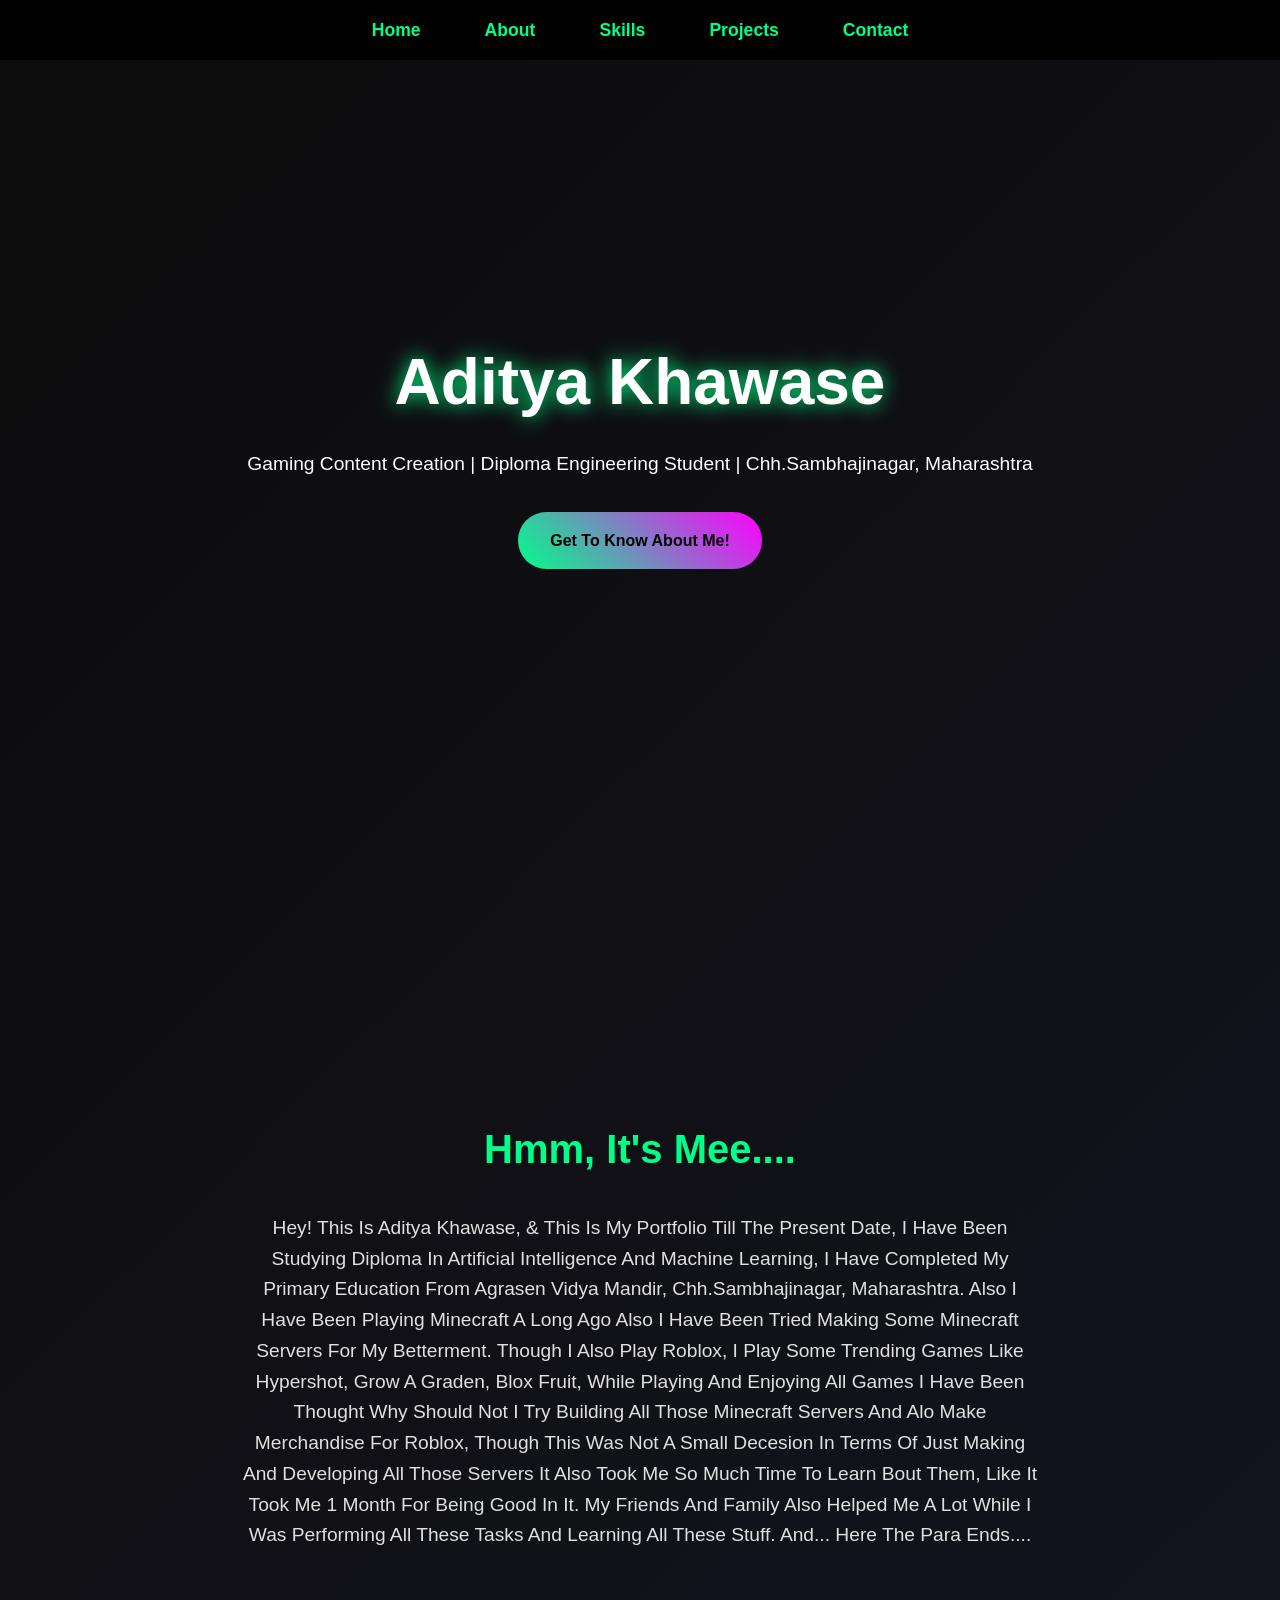
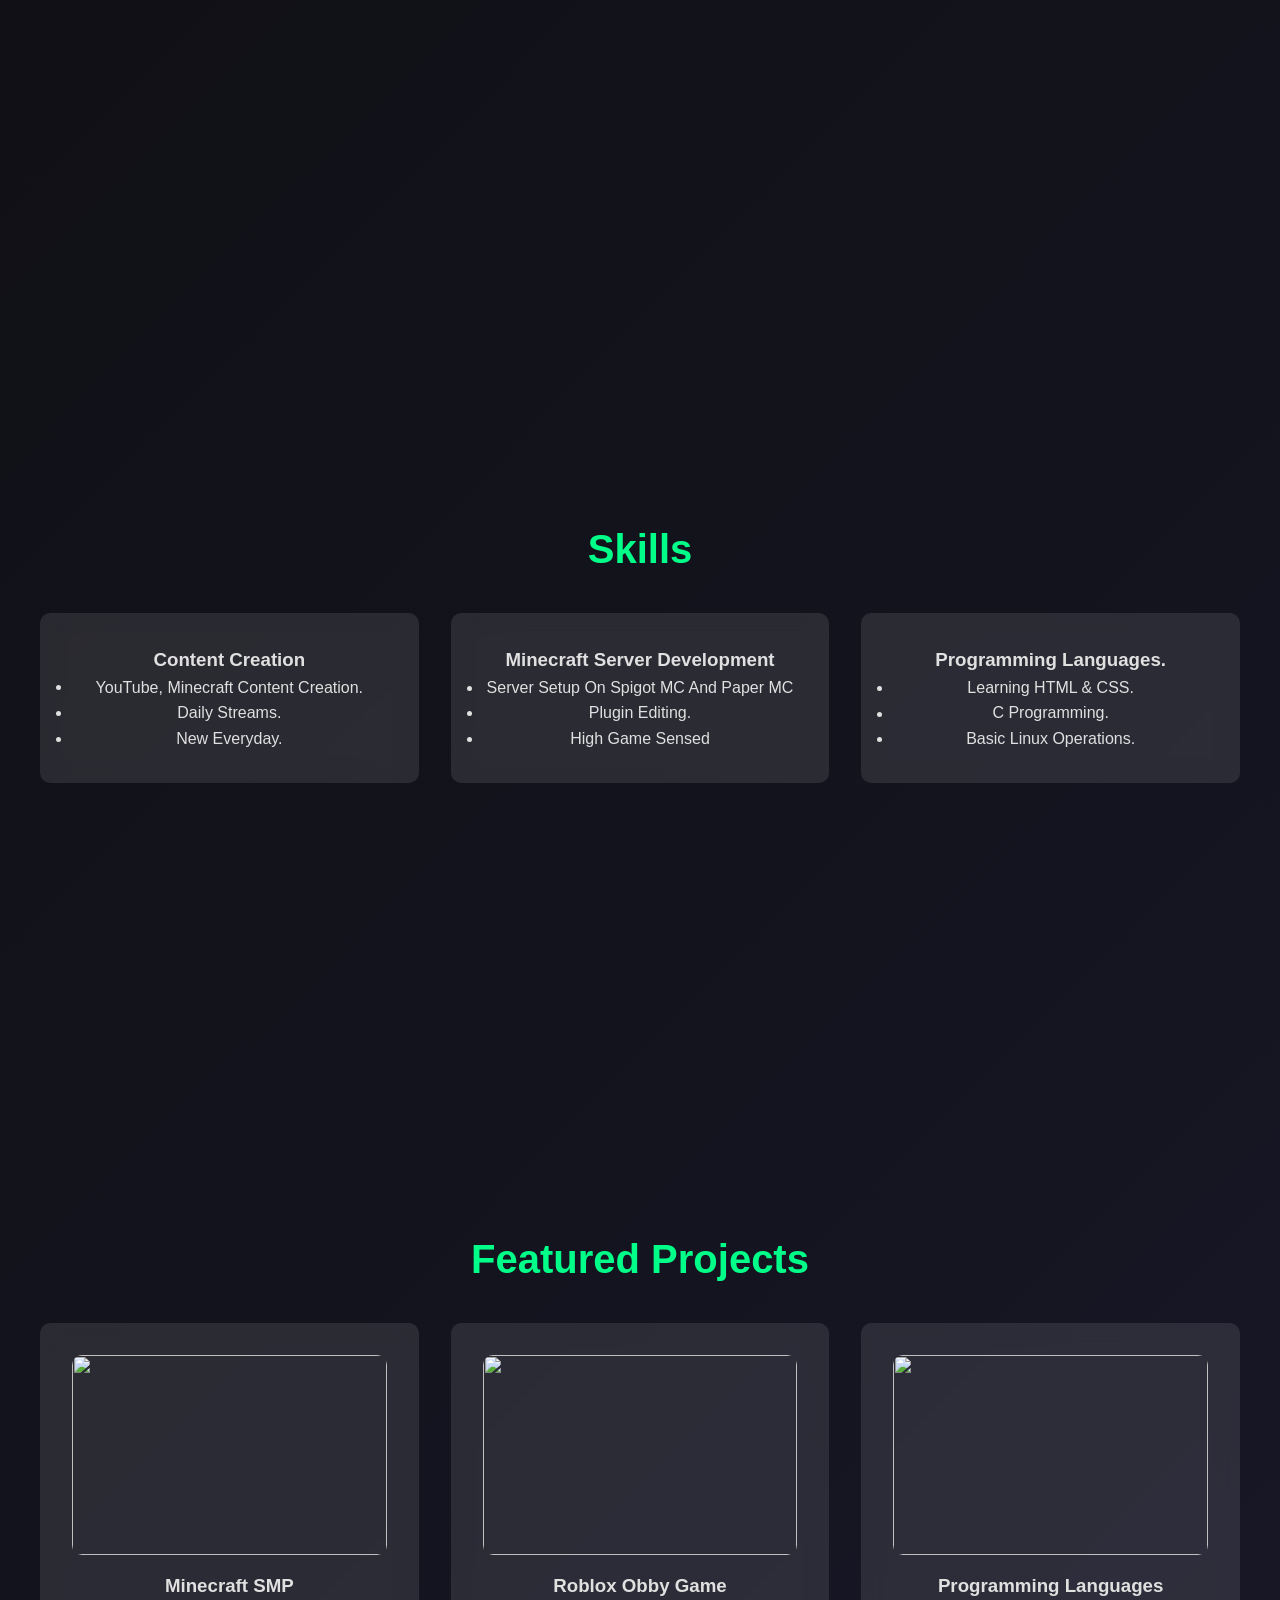
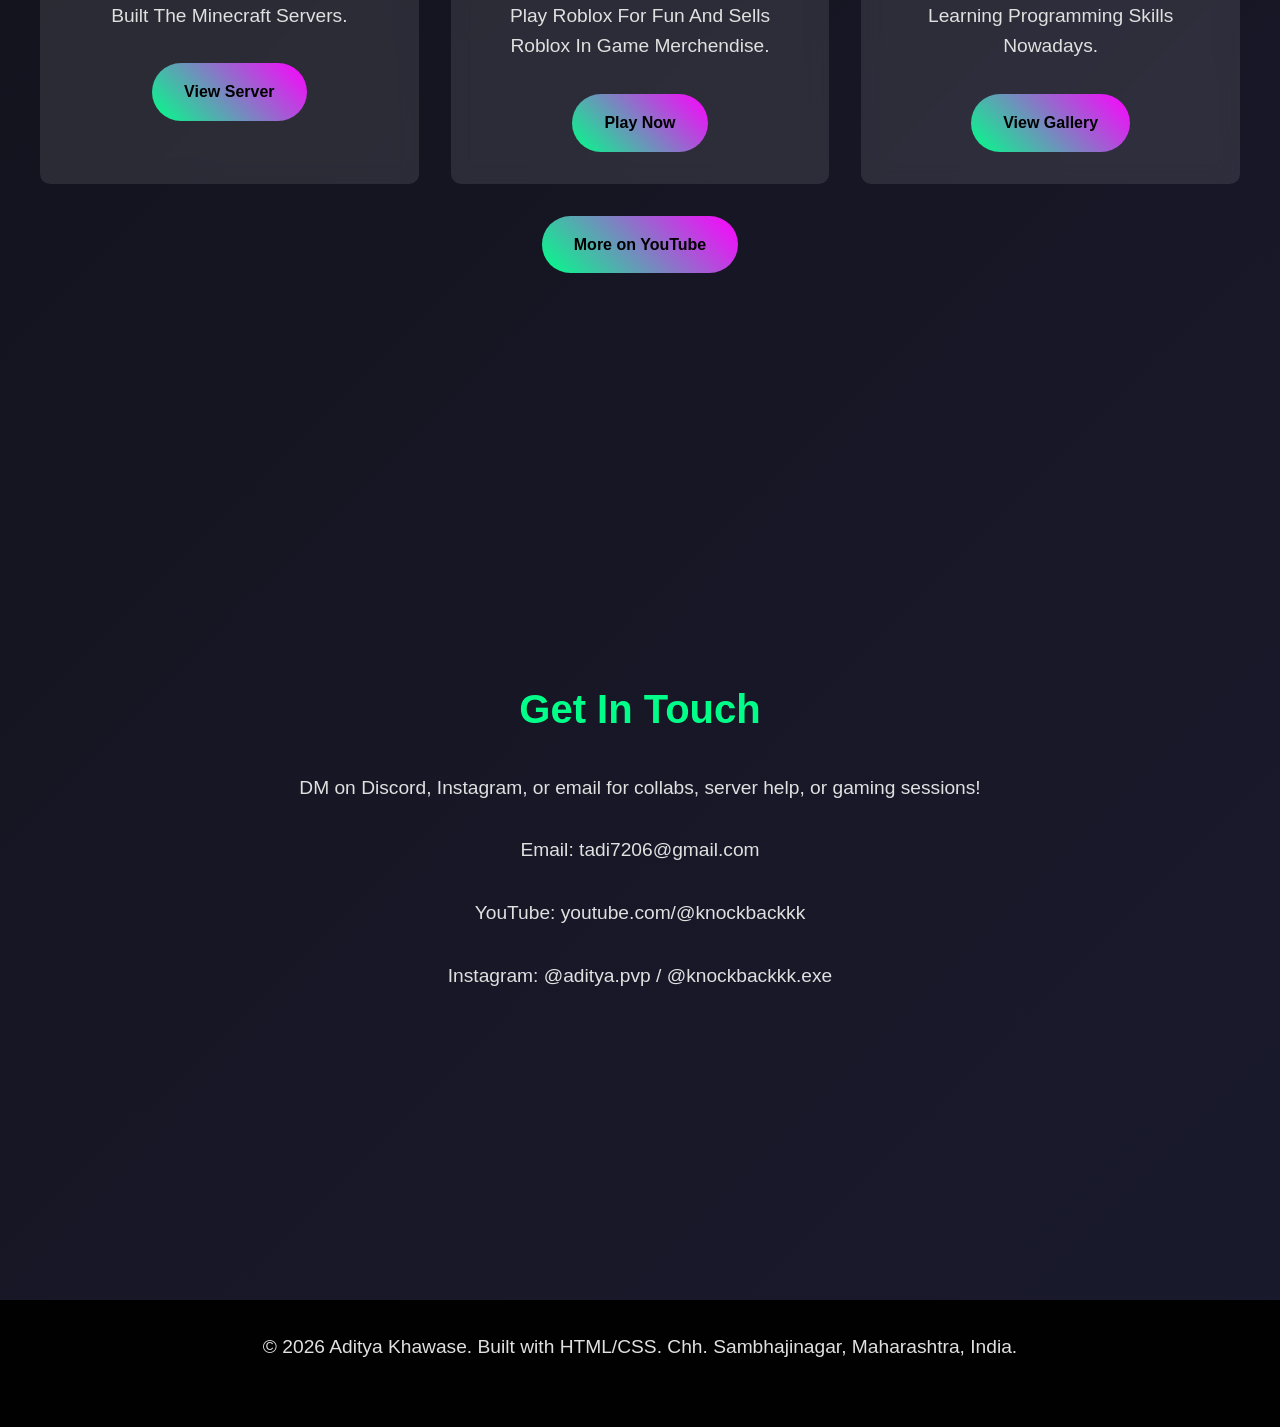
==== index.html @ 81a060d4 "Update index.html" ====
<!DOCTYPE html>
<html lang="en">
<head>
    <meta charset="UTF-8">
    <meta name="viewport" content="width=device-width, initial-scale=1.0">
    <title>adityakhawase.com</title>
    <style>
        * { margin: 0; padding: 0; box-sizing: border-box; }
        body { font-family: 'Arial', sans-serif; line-height: 1.6; color: #e0e0e0; background: linear-gradient(135deg, #0c0c0c, #1a1a2e); scroll-behavior: smooth; }
        nav { position: fixed; top: 0; width: 100%; background: rgba(0,0,0,0.9); z-index: 1000; padding: 1rem 0; }
        nav ul { list-style: none; display: flex; justify-content: center; }
        nav li { margin: 0 2rem; }
        nav a { color: #00ff88; text-decoration: none; font-weight: bold; font-size: 1.1rem; transition: color 0.3s; }
        nav a:hover { color: #ff00ff; }
        section { padding: 5rem 2rem; min-height: 100vh; display: flex; flex-direction: column; justify-content: center; align-items: center; text-align: center; }
        #hero { background: url('https://via.placeholder.com/1920x1080/1a1a2e/00ff88?text=Gaming+Hero') no-repeat center/cover; color: white; }
        h1 { font-size: 4rem; margin-bottom: 1rem; text-shadow: 0 0 20px #00ff88; }
        h2 { font-size: 2.5rem; margin-bottom: 2rem; color: #00ff88; }
        p { font-size: 1.2rem; max-width: 800px; margin: 0 auto 2rem; }
        .skills-grid, .projects-grid { display: grid; grid-template-columns: repeat(auto-fit, minmax(300px, 1fr)); gap: 2rem; width: 100%; max-width: 1200px; }
        .skill-item, .project-item { background: rgba(255,255,255,0.1); padding: 2rem; border-radius: 10px; backdrop-filter: blur(10px); transition: transform 0.3s; }
        .skill-item:hover, .project-item:hover { transform: translateY(-10px); box-shadow: 0 10px 30px rgba(0,255,136,0.3); }
        .project-item img { width: 100%; height: 200px; object-fit: cover; border-radius: 10px; margin-bottom: 1rem; }
        .btn { display: inline-block; padding: 1rem 2rem; background: linear-gradient(45deg, #00ff88, #ff00ff); color: #000; text-decoration: none; border-radius: 50px; font-weight: bold; transition: all 0.3s; }
        .btn:hover { transform: scale(1.05); box-shadow: 0 5px 20px rgba(0,255,136,0.5); }
        footer { background: rgba(0,0,0,0.95); padding: 2rem; text-align: center; }
        @media (max-width: 768px) { h1 { font-size: 2.5rem; } nav li { margin: 0 1rem; } }
    </style>
</head>
<body>
    <nav>
        <ul>
            <li><a href="#hero">Home</a></li>
            <li><a href="#about">About</a></li>
            <li><a href="#skills">Skills</a></li>
            <li><a href="#projects">Projects</a></li>
            <li><a href="#contact">Contact</a></li>
        </ul>
    </nav>

    <section id="hero">
        <h1>Aditya Khawase</h1>
        <p>Gaming Content Creation | Diploma Engineering Student | Chh.Sambhajinagar, Maharashtra</p>
        <a href="#about" class="btn">Get To Know About Me!</a>
    </section>

    <section id="about">
        <h2>Hmm, It's Mee....</h2>
        <p>Hey! This Is Aditya Khawase, & This Is My Portfolio Till The Present Date, I Have Been Studying Diploma In Artificial Intelligence And Machine Learning, I Have Completed My Primary Education From Agrasen Vidya Mandir, Chh.Sambhajinagar, Maharashtra. Also I Have Been Playing Minecraft A Long Ago Also I Have Been Tried Making Some Minecraft Servers For My Betterment. Though I Also Play Roblox, I Play Some Trending Games Like Hypershot, Grow A Graden, Blox Fruit, While Playing And Enjoying All Games I Have Been Thought Why Should Not I Try Building All Those Minecraft Servers And Alo Make Merchandise For Roblox, Though This Was Not A Small Decesion In Terms Of Just Making And Developing All Those Servers It Also Took Me So Much Time To Learn Bout Them, Like It Took Me 1 Month For Being Good In It. My Friends And Family Also Helped Me A Lot While I Was Performing All These Tasks And Learning All These Stuff.
And... Here The Para Ends.... </p>
    </section>

    <section id="skills">
        <h2>Skills</h2>
        <div class="skills-grid">
            <div class="skill-item">
                <h3>Content Creation</h3>
                <ul>
                    <li>YouTube, Minecraft Content Creation.</li>
                    <li>Daily Streams.</li>
                    <li>New Everyday.</li>
                </ul>
            </div>
            <div class="skill-item">
                <h3>Minecraft Server Development</h3>
                <ul>
                    <li>Server Setup On Spigot MC And Paper MC</li>
                    <li>Plugin Editing.</li>
                    <li>High Game Sensed</li>
                </ul>
            </div>
            <div class="skill-item">
                <h3>Programming Languages.</h3>
                <ul>
                    <li>Learning HTML & CSS.</li>
                    <li>C Programming.</li>
                    <li>Basic Linux Operations.</li>
                </ul>
            </div>
        </div>
    </section>

    <section id="projects">
        <h2>Featured Projects</h2>
        <div class="projects-grid">
            <div class="project-item">
                <img src="smp.png">
                <h3>Minecraft SMP</h3>
                <p>Built The Minecraft Servers.</p>
                <a href="mcserverM.html" class="btn">View Server</a>
            </div>
            <div class="project-item">
                <img src="rblx.png">
                <h3>Roblox Obby Game</h3>
                <p>Play Roblox For Fun And Sells Roblox In Game Merchendise.</p>
                <a href="rblxM.html" class="btn">Play Now</a>
            </div>
            <div class="project-item">
                <img src="plg.png">
                <h3>Programming Languages</h3>
                <p>Learning Programming Skills Nowadays.</p>
                <a href="ytM.html" class="btn">View Gallery</a>
            </div>
        </div>
        <a href="https://youtube.com/@knockbackkk" class="btn" style="margin-top: 2rem;">More on YouTube</a>
    </section>

    <section id="contact">
        <h2>Get In Touch</h2>
        <p>DM on Discord, Instagram, or email for collabs, server help, or gaming sessions!</p>
        <p>Email: tadi7206@gmail.com</p> 
        <p>YouTube: youtube.com/@knockbackkk</p>
        <p>Instagram: @aditya.pvp / @knockbackkk.exe</p>
    </section>

    <footer>
        <p>&copy; 2026 Aditya Khawase. Built with HTML/CSS. Chh. Sambhajinagar, Maharashtra, India.</p>
    </footer>
</body>
</html>
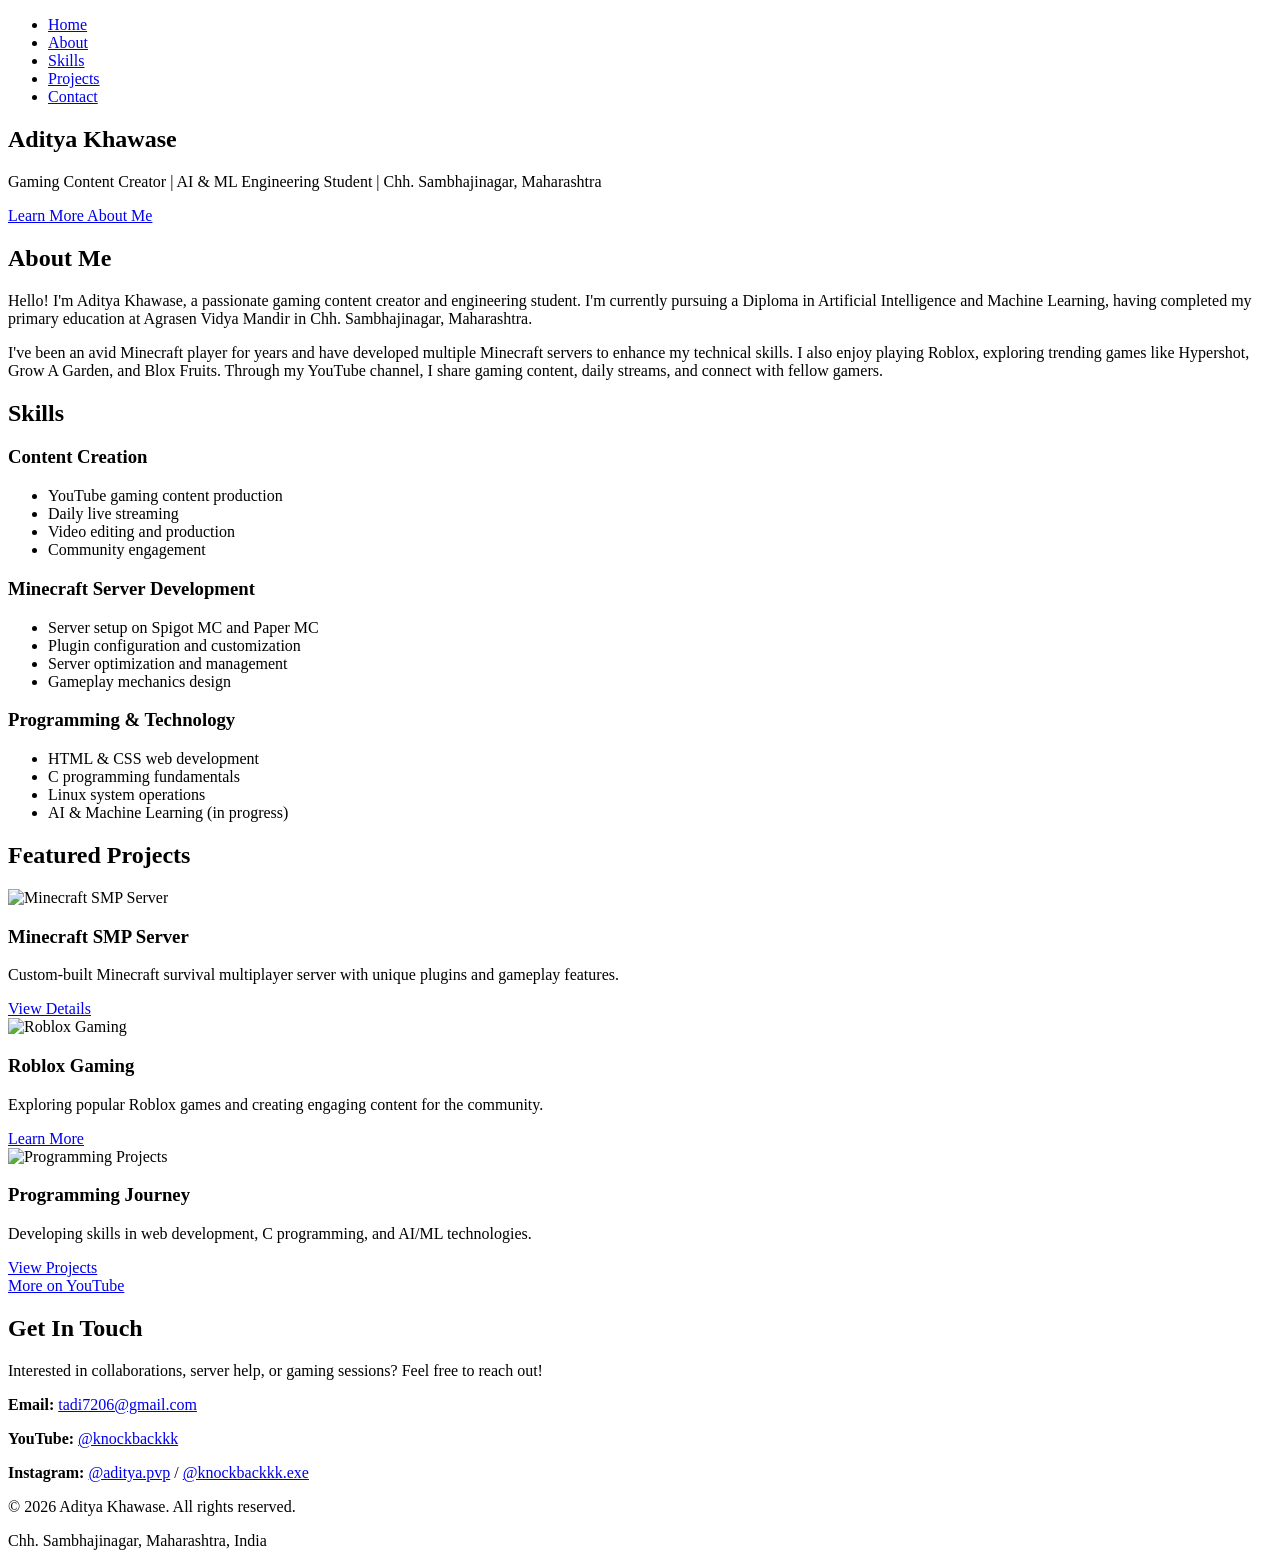
==== commit 091f92a8: "Add files via upload" ====
--- a/index.html
+++ b/index.html
@@ -2,30 +2,19 @@
 <html lang="en">
 <head>
     <meta charset="UTF-8">
-    <meta name="viewport" content="width=device-width, initial-scale=1.0">
-    <title>adityakhawase.com</title>
-    <style>
-        * { margin: 0; padding: 0; box-sizing: border-box; }
-        body { font-family: 'Arial', sans-serif; line-height: 1.6; color: #e0e0e0; background: linear-gradient(135deg, #0c0c0c, #1a1a2e); scroll-behavior: smooth; }
-        nav { position: fixed; top: 0; width: 100%; background: rgba(0,0,0,0.9); z-index: 1000; padding: 1rem 0; }
-        nav ul { list-style: none; display: flex; justify-content: center; }
-        nav li { margin: 0 2rem; }
-        nav a { color: #00ff88; text-decoration: none; font-weight: bold; font-size: 1.1rem; transition: color 0.3s; }
-        nav a:hover { color: #ff00ff; }
-        section { padding: 5rem 2rem; min-height: 100vh; display: flex; flex-direction: column; justify-content: center; align-items: center; text-align: center; }
-        #hero { background: url('https://via.placeholder.com/1920x1080/1a1a2e/00ff88?text=Gaming+Hero') no-repeat center/cover; color: white; }
-        h1 { font-size: 4rem; margin-bottom: 1rem; text-shadow: 0 0 20px #00ff88; }
-        h2 { font-size: 2.5rem; margin-bottom: 2rem; color: #00ff88; }
-        p { font-size: 1.2rem; max-width: 800px; margin: 0 auto 2rem; }
-        .skills-grid, .projects-grid { display: grid; grid-template-columns: repeat(auto-fit, minmax(300px, 1fr)); gap: 2rem; width: 100%; max-width: 1200px; }
-        .skill-item, .project-item { background: rgba(255,255,255,0.1); padding: 2rem; border-radius: 10px; backdrop-filter: blur(10px); transition: transform 0.3s; }
-        .skill-item:hover, .project-item:hover { transform: translateY(-10px); box-shadow: 0 10px 30px rgba(0,255,136,0.3); }
-        .project-item img { width: 100%; height: 200px; object-fit: cover; border-radius: 10px; margin-bottom: 1rem; }
-        .btn { display: inline-block; padding: 1rem 2rem; background: linear-gradient(45deg, #00ff88, #ff00ff); color: #000; text-decoration: none; border-radius: 50px; font-weight: bold; transition: all 0.3s; }
-        .btn:hover { transform: scale(1.05); box-shadow: 0 5px 20px rgba(0,255,136,0.5); }
-        footer { background: rgba(0,0,0,0.95); padding: 2rem; text-align: center; }
-        @media (max-width: 768px) { h1 { font-size: 2.5rem; } nav li { margin: 0 1rem; } }
-    </style>
+    <meta name="viewport" content="width=device-width, initial-scale=1.0, maximum-scale=5.0, user-scalable=yes">
+    <meta name="description" content="Aditya Khawase - Gaming Content Creator, Diploma Engineering Student specializing in AI & ML, Minecraft Server Developer">
+    <meta name="keywords" content="Aditya Khawase, Gaming, Minecraft, Content Creator, AI, Machine Learning, Programming">
+    <meta name="author" content="Aditya Khawase">
+    <meta name="theme-color" content="#00ff88">
+    <meta name="apple-mobile-web-app-capable" content="yes">
+    <meta name="apple-mobile-web-app-status-bar-style" content="black-translucent">
+    <title>Aditya Khawase | Gaming Content Creator & Developer</title>
+    <link rel="preconnect" href="https://fonts.googleapis.com">
+    <link rel="preconnect" href="https://fonts.gstatic.com" crossorigin>
+    <link href="https://fonts.googleapis.com/css2?family=Playfair+Display:ital,wght@1,700;1,800&family=Poppins:wght@400;600&display=swap" rel="stylesheet">
+    <link rel="stylesheet" href="css/styles.css">
+    <script src="js/main.js" defer></script>
 </head>
 <body>
     <nav>
@@ -39,15 +28,31 @@
     </nav>
 
     <section id="hero">
+        <div class="hero-slider">
+            <div class="hero-slide"></div>
+            <div class="hero-slide"></div>
+            <div class="hero-slide"></div>
+            <div class="hero-slide"></div>
+            <div class="hero-slide"></div>
+            <div class="hero-slide"></div>
+            <div class="hero-slide"></div>
+            <div class="hero-slide"></div>
+            <div class="hero-slide"></div>
+            <div class="hero-slide"></div>
+            <div class="hero-slide"></div>
+            <div class="hero-slide"></div>
+            <div class="hero-slide"></div>
+            <div class="hero-slide"></div>
+        </div>
         <h1>Aditya Khawase</h1>
-        <p>Gaming Content Creation | Diploma Engineering Student | Chh.Sambhajinagar, Maharashtra</p>
-        <a href="#about" class="btn">Get To Know About Me!</a>
+        <p>Gaming Content Creator | AI & ML Engineering Student | Chh. Sambhajinagar, Maharashtra</p>
+        <a href="#about" class="btn">Learn More About Me</a>
     </section>
 
     <section id="about">
-        <h2>Hmm, It's Mee....</h2>
-        <p>Hey! This Is Aditya Khawase, & This Is My Portfolio Till The Present Date, I Have Been Studying Diploma In Artificial Intelligence And Machine Learning, I Have Completed My Primary Education From Agrasen Vidya Mandir, Chh.Sambhajinagar, Maharashtra. Also I Have Been Playing Minecraft A Long Ago Also I Have Been Tried Making Some Minecraft Servers For My Betterment. Though I Also Play Roblox, I Play Some Trending Games Like Hypershot, Grow A Graden, Blox Fruit, While Playing And Enjoying All Games I Have Been Thought Why Should Not I Try Building All Those Minecraft Servers And Alo Make Merchandise For Roblox, Though This Was Not A Small Decesion In Terms Of Just Making And Developing All Those Servers It Also Took Me So Much Time To Learn Bout Them, Like It Took Me 1 Month For Being Good In It. My Friends And Family Also Helped Me A Lot While I Was Performing All These Tasks And Learning All These Stuff.
-And... Here The Para Ends.... </p>
+        <h2>About Me</h2>
+        <p>Hello! I'm Aditya Khawase, a passionate gaming content creator and engineering student. I'm currently pursuing a Diploma in Artificial Intelligence and Machine Learning, having completed my primary education at Agrasen Vidya Mandir in Chh. Sambhajinagar, Maharashtra.</p>
+        <p>I've been an avid Minecraft player for years and have developed multiple Minecraft servers to enhance my technical skills. I also enjoy playing Roblox, exploring trending games like Hypershot, Grow A Garden, and Blox Fruits. Through my YouTube channel, I share gaming content, daily streams, and connect with fellow gamers.</p>
     </section>
 
     <section id="skills">
@@ -56,27 +61,30 @@
             <div class="skill-item">
                 <h3>Content Creation</h3>
                 <ul>
-                    <li>YouTube, Minecraft Content Creation.</li>
-                    <li>Daily Streams.</li>
-                    <li>New Everyday.</li>
+                    <li>YouTube gaming content production</li>
+                    <li>Daily live streaming</li>
+                    <li>Video editing and production</li>
+                    <li>Community engagement</li>
                 </ul>
             </div>
             <div class="skill-item">
                 <h3>Minecraft Server Development</h3>
                 <ul>
-                    <li>Server Setup On Spigot MC And Paper MC</li>
-                    <li>Plugin Editing.</li>
-                    <li>High Game Sensed</li>
+                    <li>Server setup on Spigot MC and Paper MC</li>
+                    <li>Plugin configuration and customization</li>
+                    <li>Server optimization and management</li>
+                    <li>Gameplay mechanics design</li>
                 </ul>
             </div>
             <div class="skill-item">
-                <h3>Programming Languages.</h3>
+                <h3>Programming & Technology</h3>
                 <ul>
-                    <li>Learning HTML & CSS.</li>
-                    <li>C Programming.</li>
-                    <li>Basic Linux Operations.</li>
+                    <li>HTML & CSS web development</li>
+                    <li>C programming fundamentals</li>
+                    <li>Linux system operations</li>
+                    <li>AI & Machine Learning (in progress)</li>
                 </ul>
-            </div>
+            </div>  
         </div>
     </section>
 
@@ -84,22 +92,22 @@
         <h2>Featured Projects</h2>
         <div class="projects-grid">
             <div class="project-item">
-                <img src="smp.png">
-                <h3>Minecraft SMP</h3>
-                <p>Built The Minecraft Servers.</p>
-                <a href="mcserverM.html" class="btn">View Server</a>
+                <img src="assets/images/smp.png" alt="Minecraft SMP Server">
+                <h3>Minecraft SMP Server</h3>
+                <p>Custom-built Minecraft survival multiplayer server with unique plugins and gameplay features.</p>
+                <a href="mcserverM.html" class="btn">View Details</a>
             </div>
             <div class="project-item">
-                <img src="rblx.png">
-                <h3>Roblox Obby Game</h3>
-                <p>Play Roblox For Fun And Sells Roblox In Game Merchendise.</p>
-                <a href="rblxM.html" class="btn">Play Now</a>
+                <img src="assets/images/rblx.png" alt="Roblox Gaming">
+                <h3>Roblox Gaming</h3>
+                <p>Exploring popular Roblox games and creating engaging content for the community.</p>
+                <a href="rblxM.html" class="btn">Learn More</a>
             </div>
             <div class="project-item">
-                <img src="plg.png">
-                <h3>Programming Languages</h3>
-                <p>Learning Programming Skills Nowadays.</p>
-                <a href="ytM.html" class="btn">View Gallery</a>
+                <img src="assets/images/plg.png" alt="Programming Projects">
+                <h3>Programming Journey</h3>
+                <p>Developing skills in web development, C programming, and AI/ML technologies.</p>
+                <a href="ytM.html" class="btn">View Projects</a>
             </div>
         </div>
         <a href="https://youtube.com/@knockbackkk" class="btn" style="margin-top: 2rem;">More on YouTube</a>
@@ -107,14 +115,17 @@
 
     <section id="contact">
         <h2>Get In Touch</h2>
-        <p>DM on Discord, Instagram, or email for collabs, server help, or gaming sessions!</p>
-        <p>Email: tadi7206@gmail.com</p> 
-        <p>YouTube: youtube.com/@knockbackkk</p>
-        <p>Instagram: @aditya.pvp / @knockbackkk.exe</p>
+        <p>Interested in collaborations, server help, or gaming sessions? Feel free to reach out!</p>
+        <div class="contact-info">
+            <p><strong>Email:</strong> <a href="mailto:tadi7206@gmail.com" class="contact-link">tadi7206@gmail.com</a></p>
+            <p><strong>YouTube:</strong> <a href="https://youtube.com/@knockbackkk" target="_blank" rel="noopener noreferrer" class="contact-link">@knockbackkk</a></p>
+            <p><strong>Instagram:</strong> <a href="https://instagram.com/aditya.pvp" target="_blank" rel="noopener noreferrer" class="contact-link">@aditya.pvp</a> / <a href="https://instagram.com/knockbackkk.exe" target="_blank" rel="noopener noreferrer" class="contact-link">@knockbackkk.exe</a></p>
+        </div>
     </section>
 
     <footer>
-        <p>&copy; 2026 Aditya Khawase. Built with HTML/CSS. Chh. Sambhajinagar, Maharashtra, India.</p>
+        <p>&copy; 2026 Aditya Khawase. All rights reserved.</p>
+        <p>Chh. Sambhajinagar, Maharashtra, India</p>
     </footer>
 </body>
 </html>
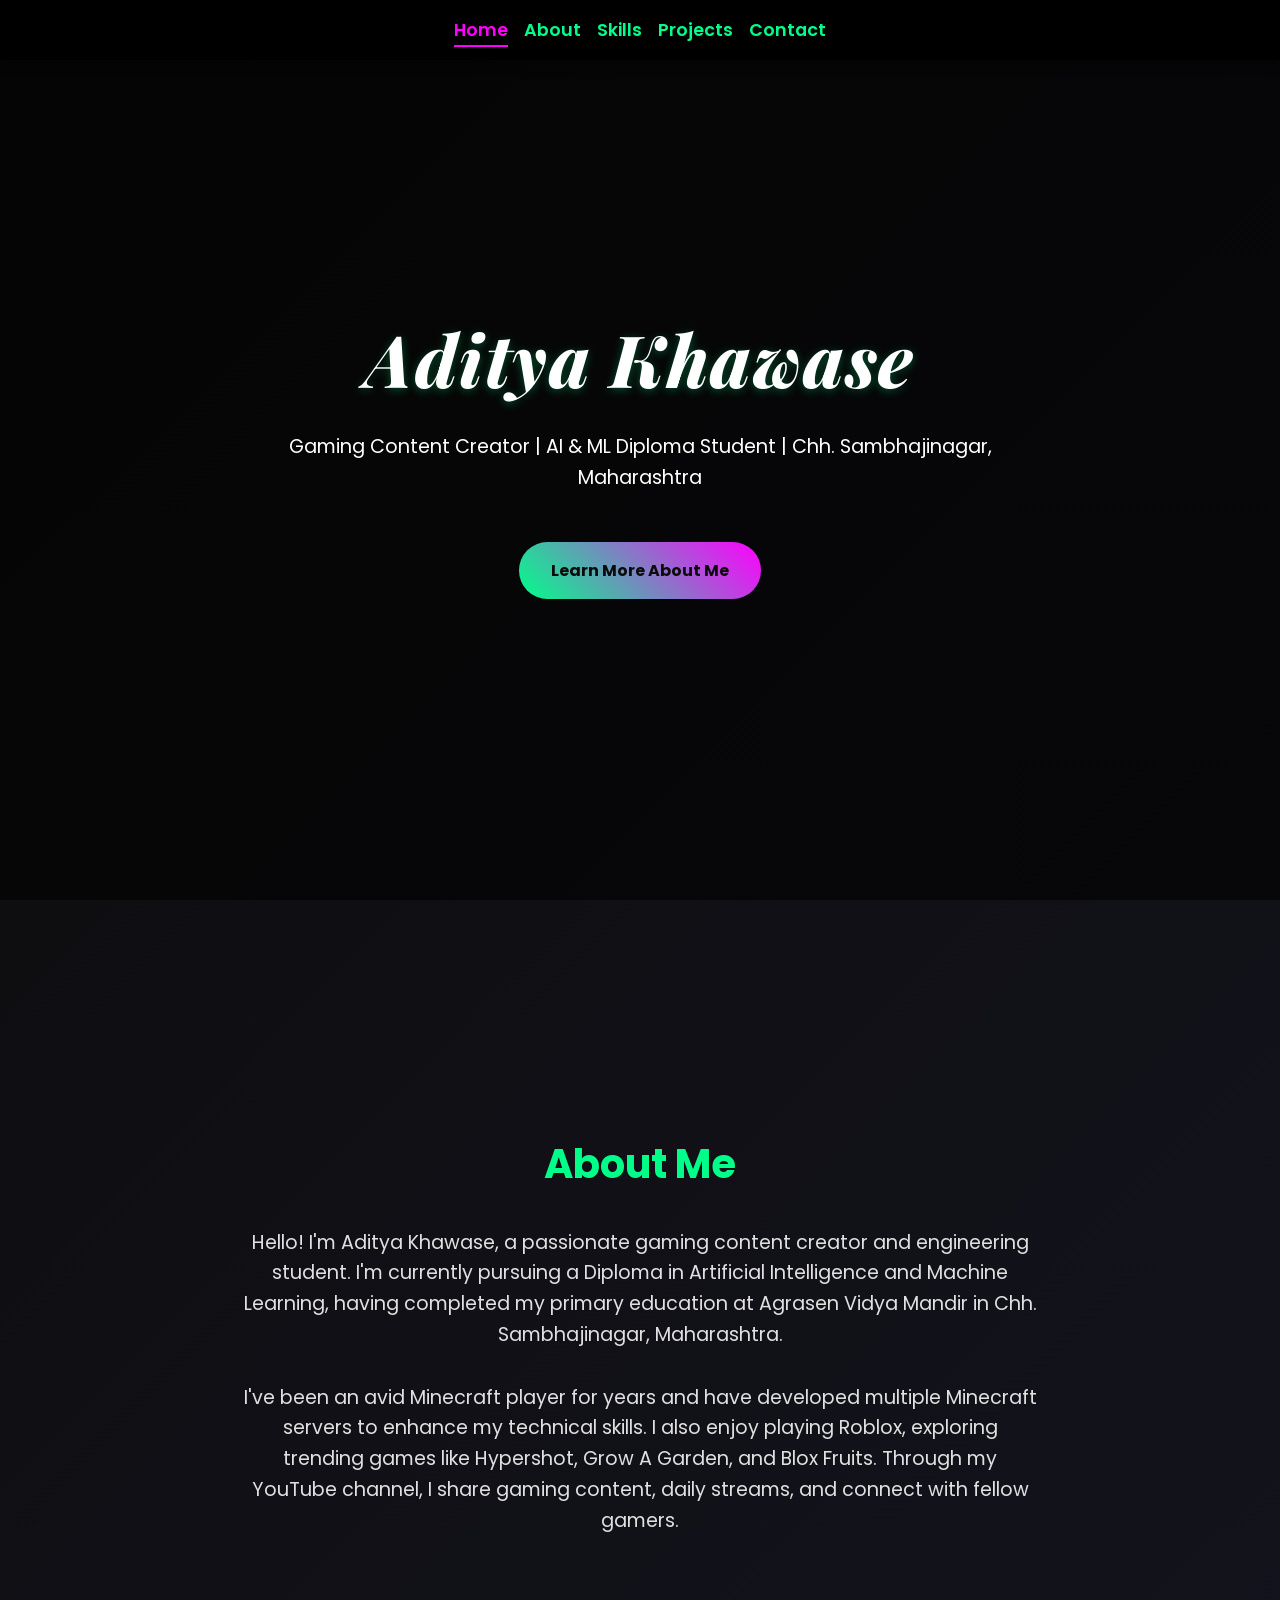
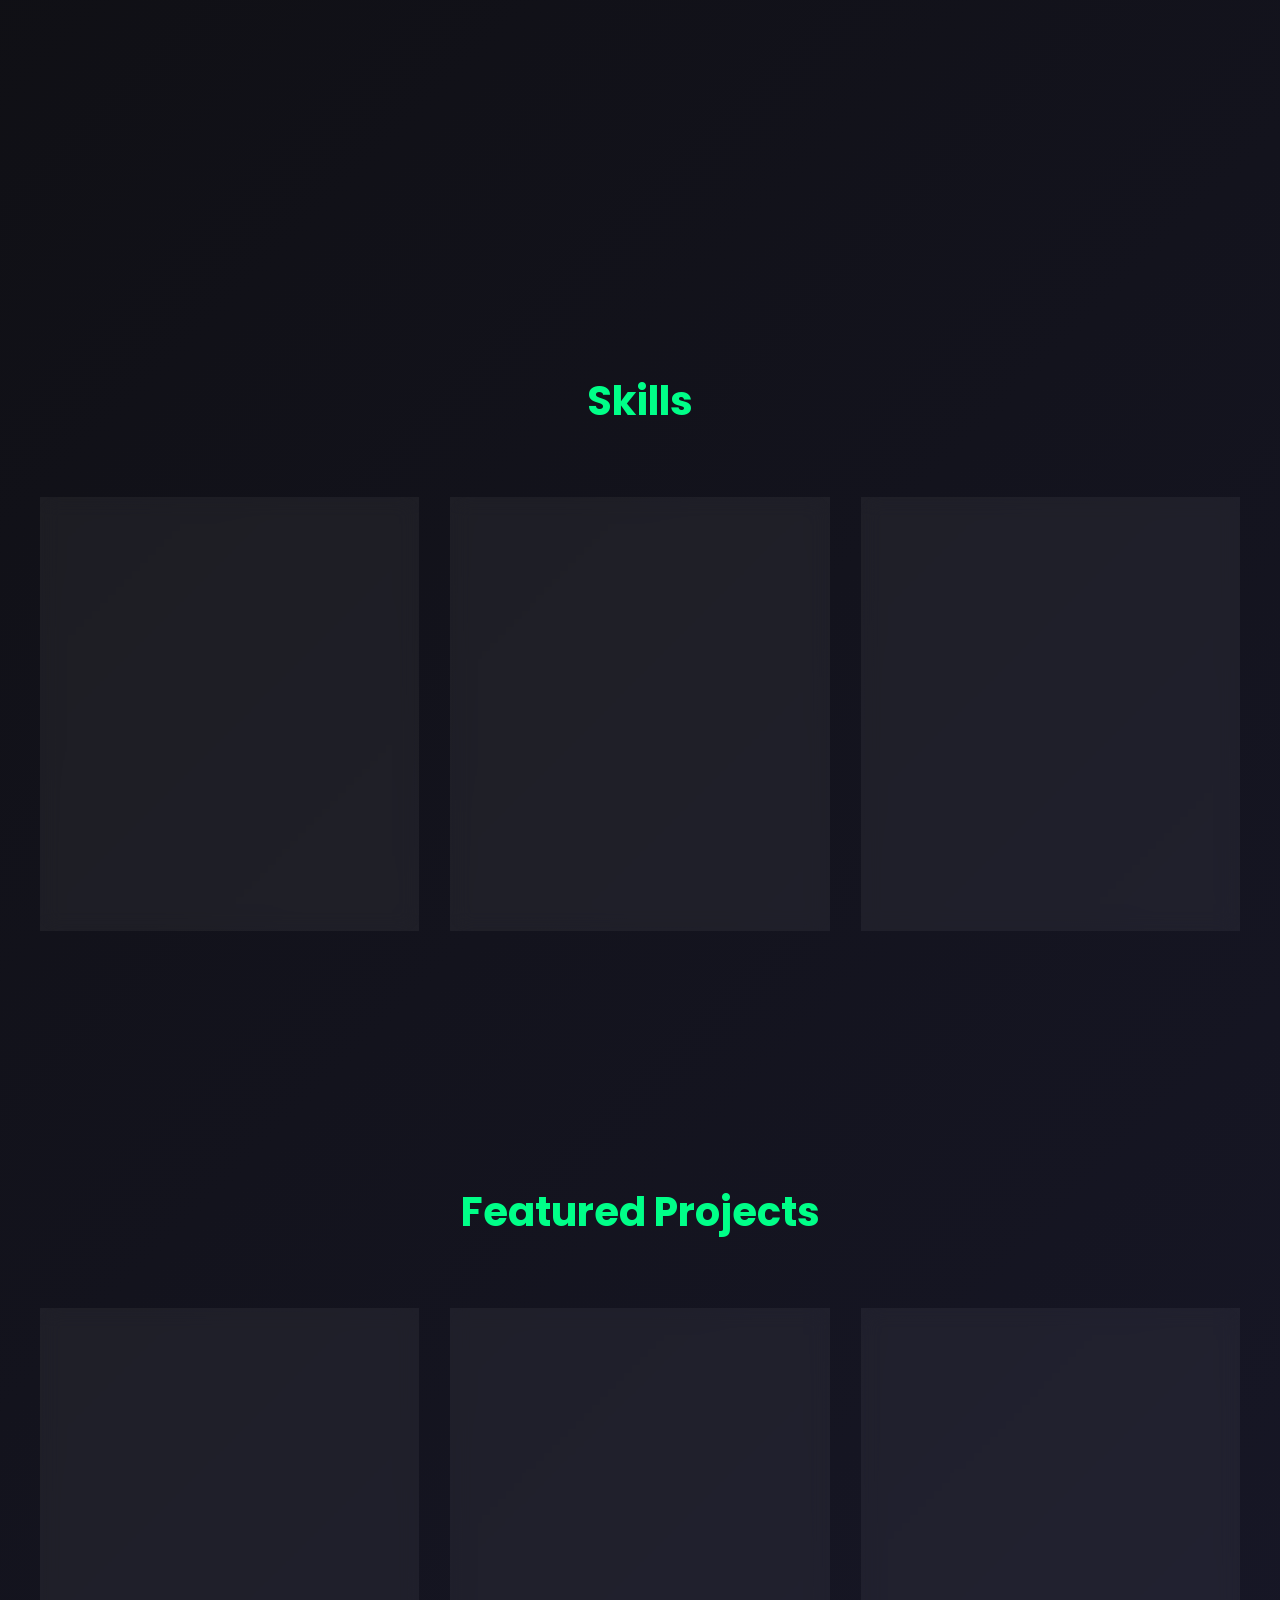
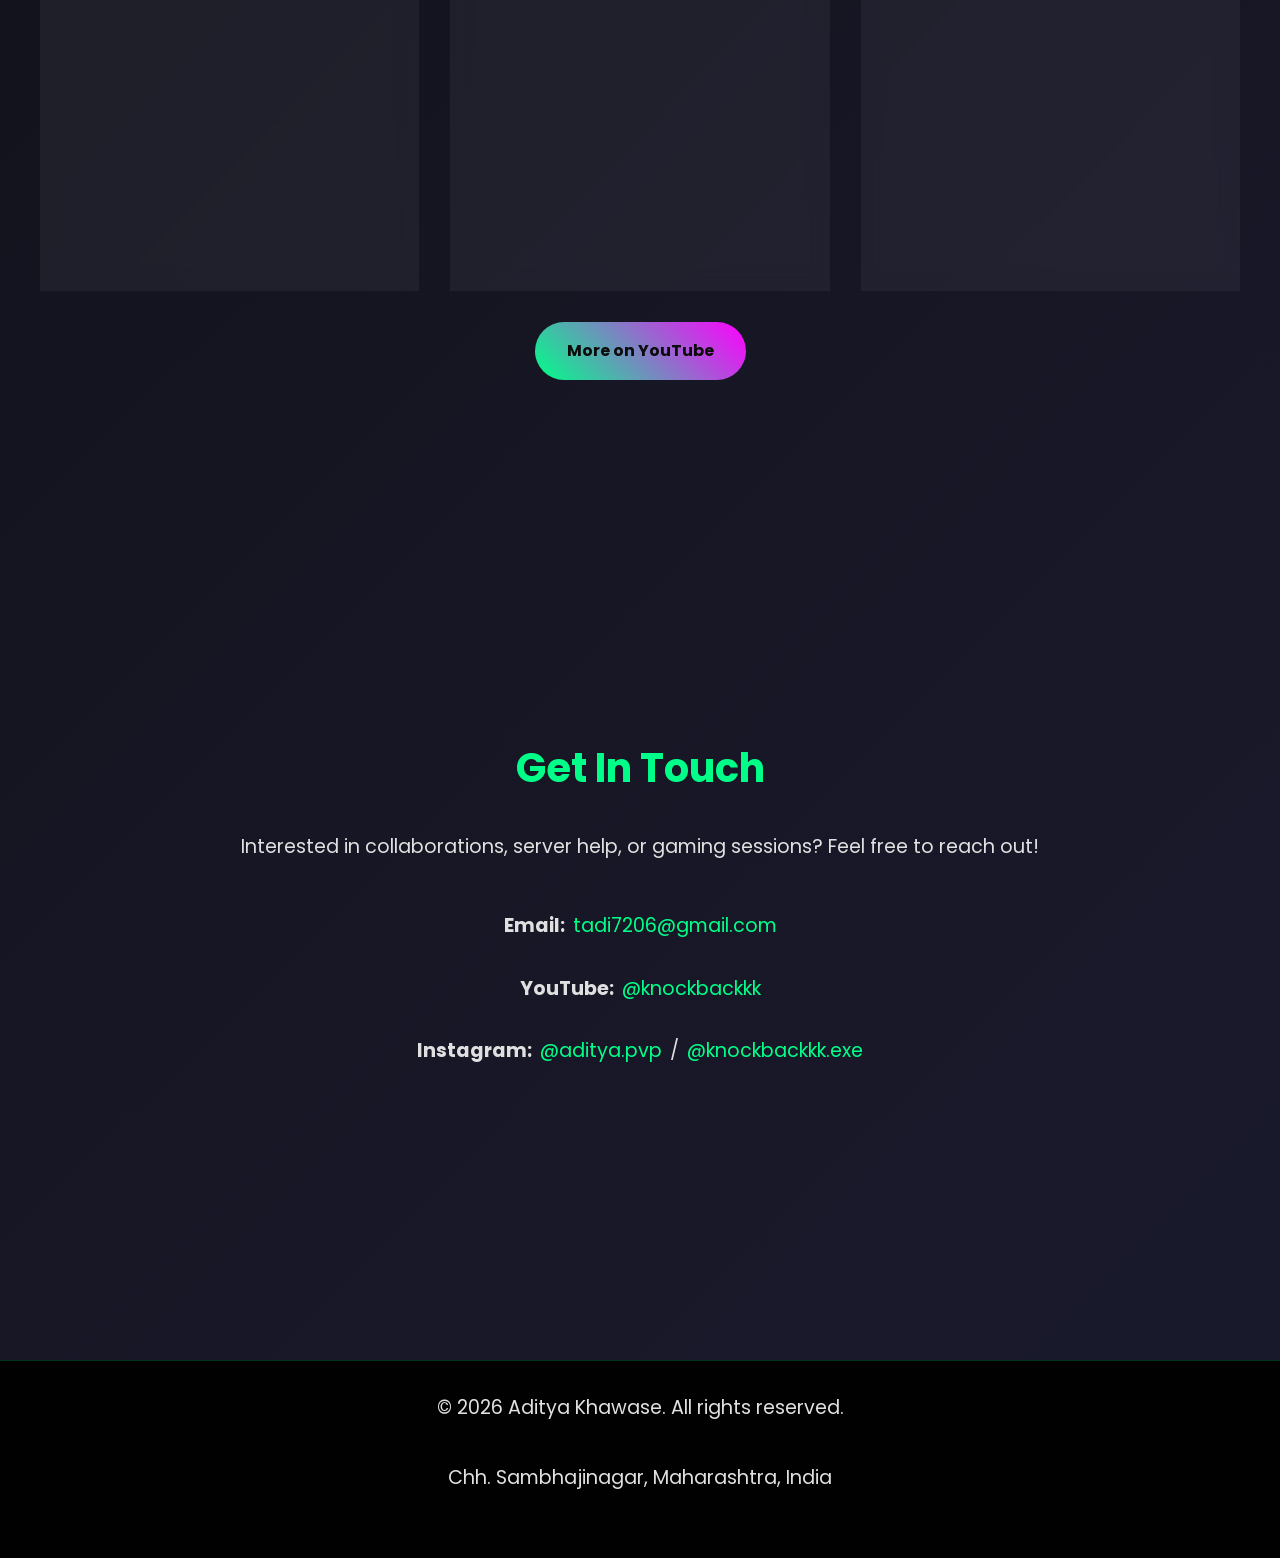
==== commit 56e047ad: "Update index.html" ====
--- a/index.html
+++ b/index.html
@@ -45,7 +45,7 @@
             <div class="hero-slide"></div>
         </div>
         <h1>Aditya Khawase</h1>
-        <p>Gaming Content Creator | AI & ML Engineering Student | Chh. Sambhajinagar, Maharashtra</p>
+        <p>Gaming Content Creator | AI & ML Diploma Student | Chh. Sambhajinagar, Maharashtra</p>
         <a href="#about" class="btn">Learn More About Me</a>
     </section>
 
--- a/css/styles.css
+++ b/css/styles.css
@@ -0,0 +1,515 @@
+/* Reset and Base Styles */
+* {
+    margin: 0;
+    padding: 0;
+    box-sizing: border-box;
+}
+
+:root {
+    --primary-color: #00ff88;
+    --secondary-color: #ff00ff;
+    --dark-bg: #0c0c0c;
+    --dark-secondary: #1a1a2e;
+    --text-light: #e0e0e0;
+    --text-white: #ffffff;
+    --transition-speed: 0.3s;
+}
+
+body {
+    font-family: 'Poppins', 'Segoe UI', Tahoma, Geneva, Verdana, sans-serif;
+    line-height: 1.6;
+    color: var(--text-light);
+    background: linear-gradient(135deg, var(--dark-bg), var(--dark-secondary));
+    scroll-behavior: smooth;
+    cursor: url('data:image/svg+xml;utf8,<svg xmlns="http://www.w3.org/2000/svg" width="24" height="24" viewBox="0 0 24 24"><circle cx="12" cy="12" r="8" fill="%2300ff88" opacity="0.5"/><circle cx="12" cy="12" r="3" fill="%2300ff88"/></svg>'), auto;
+}
+
+/* Navigation */
+nav {
+    position: fixed;
+    top: 0;
+    width: 100%;
+    background: rgba(0, 0, 0, 0.95);
+    backdrop-filter: blur(10px);
+    z-index: 1000;
+    padding: 1rem 0;
+    box-shadow: 0 2px 10px rgba(0, 0, 0, 0.5);
+    -webkit-backdrop-filter: blur(10px);
+}
+
+nav ul {
+    list-style: none;
+    display: flex;
+    justify-content: center;
+    align-items: center;
+    flex-wrap: wrap;
+    gap: 1rem;
+}
+
+nav li {
+    margin: 0;
+}
+
+nav a {
+    color: var(--primary-color);
+    text-decoration: none;
+    font-weight: 600;
+    font-size: 1.1rem;
+    transition: color var(--transition-speed);
+    position: relative;
+    cursor: url('data:image/svg+xml;utf8,<svg xmlns="http://www.w3.org/2000/svg" width="24" height="24" viewBox="0 0 24 24"><circle cx="12" cy="12" r="10" fill="%23ff00ff" opacity="0.7"/><circle cx="12" cy="12" r="4" fill="%23ffffff"/></svg>'), pointer;
+}
+
+nav a::after {
+    content: '';
+    position: absolute;
+    bottom: -5px;
+    left: 0;
+    width: 0;
+    height: 2px;
+    background: var(--secondary-color);
+    transition: width var(--transition-speed);
+}
+
+nav a:hover {
+    color: var(--secondary-color);
+}
+
+nav a:hover::after {
+    width: 100%;
+}
+
+nav a.active {
+    color: var(--secondary-color);
+}
+
+nav a.active::after {
+    width: 100%;
+}
+
+/* Sections */
+section {
+    padding: 5rem 2rem;
+    min-height: 100vh;
+    display: flex;
+    flex-direction: column;
+    justify-content: center;
+    align-items: center;
+    text-align: center;
+}
+
+/* Hero Section */
+#hero {
+    color: var(--text-white);
+    position: relative;
+    overflow: hidden;
+}
+
+.hero-slider {
+    position: absolute;
+    top: 0;
+    left: 0;
+    width: 200%;
+    height: 100%;
+    display: flex;
+    animation: infiniteSlide 50s linear infinite;
+    z-index: 0;
+}
+
+.hero-slide {
+    width: 7.142%;
+    height: 100%;
+    background-size: cover;
+    background-position: center;
+    flex-shrink: 0;
+}
+
+/* Minecraft Landscape */
+.hero-slide:nth-child(1),
+.hero-slide:nth-child(8) {
+    background-image: url('https://images.unsplash.com/photo-1580327344181-c1163234e5a0?w=1920');
+}
+
+/* Minecraft Java Edition */
+.hero-slide:nth-child(2),
+.hero-slide:nth-child(9) {
+    background-image: url('https://images.unsplash.com/photo-1606144042614-b2417e99c4e3?w=1920');
+}
+
+/* Roblox */
+.hero-slide:nth-child(3),
+.hero-slide:nth-child(10) {
+    background-image: url('https://images.unsplash.com/photo-1538481199705-c710c4e965fc?w=1920');
+}
+
+/* Gaming Setup */
+.hero-slide:nth-child(4),
+.hero-slide:nth-child(11) {
+    background-image: url('https://images.unsplash.com/photo-1511512578047-dfb367046420?w=1920');
+}
+
+/* Minecraft Building */
+.hero-slide:nth-child(5),
+.hero-slide:nth-child(12) {
+    background-image: url('https://images.unsplash.com/photo-1612287230202-1ff1d85d1bdf?w=1920');
+}
+
+/* Coding/Programming */
+.hero-slide:nth-child(6),
+.hero-slide:nth-child(13) {
+    background-image: url('https://images.unsplash.com/photo-1461749280684-dccba630e2f6?w=1920');
+}
+
+/* AI/Machine Learning */
+.hero-slide:nth-child(7),
+.hero-slide:nth-child(14) {
+    background-image: url('https://images.unsplash.com/photo-1555949963-aa79dcee981c?w=1920');
+}
+
+#hero::before {
+    content: '';
+    position: absolute;
+    top: 0;
+    left: 0;
+    width: 100%;
+    height: 100%;
+    background: linear-gradient(rgba(0, 0, 0, 0.6), rgba(0, 0, 0, 0.6));
+    z-index: 1;
+    pointer-events: none;
+}
+
+#hero h1,
+#hero p,
+#hero .btn {
+    position: relative;
+    z-index: 2;
+}
+
+@keyframes infiniteSlide {
+    0% {
+        transform: translateX(0);
+    }
+    100% {
+        transform: translateX(-50%);
+    }
+}
+
+h1 {
+    font-family: 'Playfair Display', serif;
+    font-size: 4.5rem;
+    font-weight: 800;
+    font-style: italic;
+    margin-bottom: 1rem;
+    color: var(--text-white);
+    text-shadow: 0 2px 10px rgba(0, 255, 136, 0.3);
+    animation: fadeInUp 1s ease-out;
+    letter-spacing: 0.02em;
+}
+
+h2 {
+    font-size: 2.5rem;
+    margin-bottom: 2rem;
+    color: var(--primary-color);
+}
+
+h3 {
+    font-size: 1.5rem;
+    margin-bottom: 1rem;
+    color: var(--text-white);
+}
+
+p {
+    font-size: 1.2rem;
+    max-width: 800px;
+    margin: 0 auto 2rem;
+}
+
+/* Skills Grid */
+.skills-grid {
+    display: grid;
+    grid-template-columns: repeat(auto-fit, minmax(300px, 1fr));
+    gap: 2rem;
+    width: 100%;
+    max-width: 1200px;
+    margin-top: 2rem;
+    place-items: stretch;
+}
+
+.skill-item {
+    background: rgba(255, 255, 255, 0.05);
+    padding: 2rem;
+    border-radius: 15px;
+    backdrop-filter: blur(10px);
+    -webkit-backdrop-filter: blur(10px);
+    border: 1px solid rgba(0, 255, 136, 0.2);
+    transition: all var(--transition-speed);
+    -webkit-tap-highlight-color: transparent;
+    display: flex;
+    flex-direction: column;
+    gap: 1rem;
+}
+
+.skill-item:hover {
+    transform: translateY(-10px);
+    box-shadow: 0 10px 30px rgba(0, 255, 136, 0.3);
+    border-color: var(--primary-color);
+}
+
+.skill-item ul {
+    list-style: none;
+    text-align: left;
+    margin-top: 1rem;
+}
+
+.skill-item li {
+    padding: 0.5rem 0;
+    padding-left: 1.5rem;
+    position: relative;
+}
+
+.skill-item li::before {
+    content: '▹';
+    position: absolute;
+    left: 0;
+    color: var(--primary-color);
+}
+
+/* Projects Grid */
+.projects-grid {
+    display: grid;
+    grid-template-columns: repeat(auto-fit, minmax(300px, 1fr));
+    gap: 2rem;
+    width: 100%;
+    max-width: 1200px;
+    margin-top: 2rem;
+    place-items: stretch;
+}
+
+.project-item {
+    background: rgba(255, 255, 255, 0.05);
+    padding: 2rem;
+    border-radius: 15px;
+    backdrop-filter: blur(10px);
+    -webkit-backdrop-filter: blur(10px);
+    border: 1px solid rgba(0, 255, 136, 0.2);
+    transition: all var(--transition-speed);
+    -webkit-tap-highlight-color: transparent;
+    display: flex;
+    flex-direction: column;
+    gap: 1rem;
+}
+
+.project-item:hover {
+    transform: translateY(-10px);
+    box-shadow: 0 10px 30px rgba(0, 255, 136, 0.3);
+    cursor: url('data:image/svg+xml;utf8,<svg xmlns="http://www.w3.org/2000/svg" width="24" height="24" viewBox="0 0 24 24"><circle cx="12" cy="12" r="10" fill="%23ff00ff" opacity="0.7"/><circle cx="12" cy="12" r="4" fill="%23ffffff"/></svg>'), pointer;
+}
+
+.project-item img {
+    width: 100%;
+    height: 200px;
+    object-fit: cover;
+    border-radius: 10px;
+    margin-bottom: 1rem;
+}
+
+/* Buttons */
+.btn {
+    display: inline-block;
+    padding: 1rem 2rem;
+    background: linear-gradient(45deg, var(--primary-color), var(--secondary-color));
+    color: var(--dark-bg);
+    text-decoration: none;
+    border-radius: 50px;
+    font-weight: bold;
+    transition: all var(--transition-speed);
+    margin-top: 1rem;
+    cursor: url('data:image/svg+xml;utf8,<svg xmlns="http://www.w3.org/2000/svg" width="24" height="24" viewBox="0 0 24 24"><circle cx="12" cy="12" r="10" fill="%23ff00ff" opacity="0.7"/><circle cx="12" cy="12" r="4" fill="%23ffffff"/></svg>'), pointer;
+}
+
+.btn:hover {
+    transform: scale(1.05);
+    box-shadow: 0 5px 20px rgba(0, 255, 136, 0.5);
+}
+
+/* Contact Section */
+#contact p {
+    margin-bottom: 1rem;
+}
+
+.contact-info {
+    margin-top: 2rem;
+    display: flex;
+    flex-direction: column;
+    gap: 1rem;
+    align-items: center;
+}
+
+.contact-info p {
+    display: flex;
+    align-items: center;
+    gap: 0.5rem;
+    flex-wrap: wrap;
+    justify-content: center;
+}
+
+.contact-link {
+    color: var(--primary-color);
+    text-decoration: none;
+    transition: color var(--transition-speed);
+    cursor: url('data:image/svg+xml;utf8,<svg xmlns="http://www.w3.org/2000/svg" width="24" height="24" viewBox="0 0 24 24"><circle cx="12" cy="12" r="10" fill="%23ff00ff" opacity="0.7"/><circle cx="12" cy="12" r="4" fill="%23ffffff"/></svg>'), pointer;
+}
+
+.contact-link:hover {
+    color: var(--secondary-color);
+}
+
+/* Footer */
+footer {
+    background: rgba(0, 0, 0, 0.95);
+    padding: 2rem;
+    text-align: center;
+    border-top: 1px solid rgba(0, 255, 136, 0.2);
+    display: flex;
+    flex-direction: column;
+    gap: 0.5rem;
+    align-items: center;
+    justify-content: center;
+}
+
+/* Animations */
+@keyframes fadeInUp {
+    from {
+        opacity: 0;
+        transform: translateY(30px);
+    }
+    to {
+        opacity: 1;
+        transform: translateY(0);
+    }
+}
+
+@keyframes glow {
+    from {
+        filter: drop-shadow(0 0 20px var(--primary-color));
+    }
+    to {
+        filter: drop-shadow(0 0 40px var(--secondary-color));
+    }
+}
+
+/* Responsive Design */
+@media (max-width: 768px) {
+    h1 {
+        font-size: 2.5rem;
+    }
+    
+    h2 {
+        font-size: 2rem;
+    }
+    
+    nav {
+        padding: 0.5rem 0;
+    }
+    
+    nav ul {
+        gap: 0.5rem;
+    }
+    
+    nav li {
+        margin: 0 0.5rem;
+    }
+    
+    nav a {
+        font-size: 0.9rem;
+    }
+    
+    section {
+        padding: 4rem 1rem;
+        min-height: auto;
+    }
+    
+    p {
+        font-size: 1rem;
+    }
+    
+    .skills-grid,
+    .projects-grid {
+        grid-template-columns: 1fr;
+        gap: 1.5rem;
+    }
+    
+    .btn {
+        padding: 0.8rem 1.5rem;
+        font-size: 0.9rem;
+    }
+}
+
+@media (max-width: 480px) {
+    h1 {
+        font-size: 2rem;
+    }
+    
+    h2 {
+        font-size: 1.5rem;
+    }
+    
+    nav ul {
+        flex-wrap: wrap;
+        padding: 0 0.5rem;
+    }
+    
+    nav li {
+        margin: 0.3rem 0.3rem;
+    }
+    
+    nav a {
+        font-size: 0.85rem;
+    }
+    
+    section {
+        padding: 3rem 1rem;
+    }
+    
+    p {
+        font-size: 0.95rem;
+    }
+    
+    .skill-item,
+    .project-item {
+        padding: 1.5rem;
+    }
+    
+    .project-item img {
+        height: 180px;
+    }
+}
+
+/* Touch device optimizations */
+@media (hover: none) and (pointer: coarse) {
+    nav a:hover::after {
+        width: 0;
+    }
+    
+    nav a:active {
+        color: var(--secondary-color);
+    }
+    
+    .btn:hover {
+        transform: none;
+    }
+    
+    .btn:active {
+        transform: scale(0.95);
+    }
+    
+    .skill-item:hover,
+    .project-item:hover {
+        transform: none;
+    }
+    
+    .skill-item:active,
+    .project-item:active {
+        transform: scale(0.98);
+    }
+}
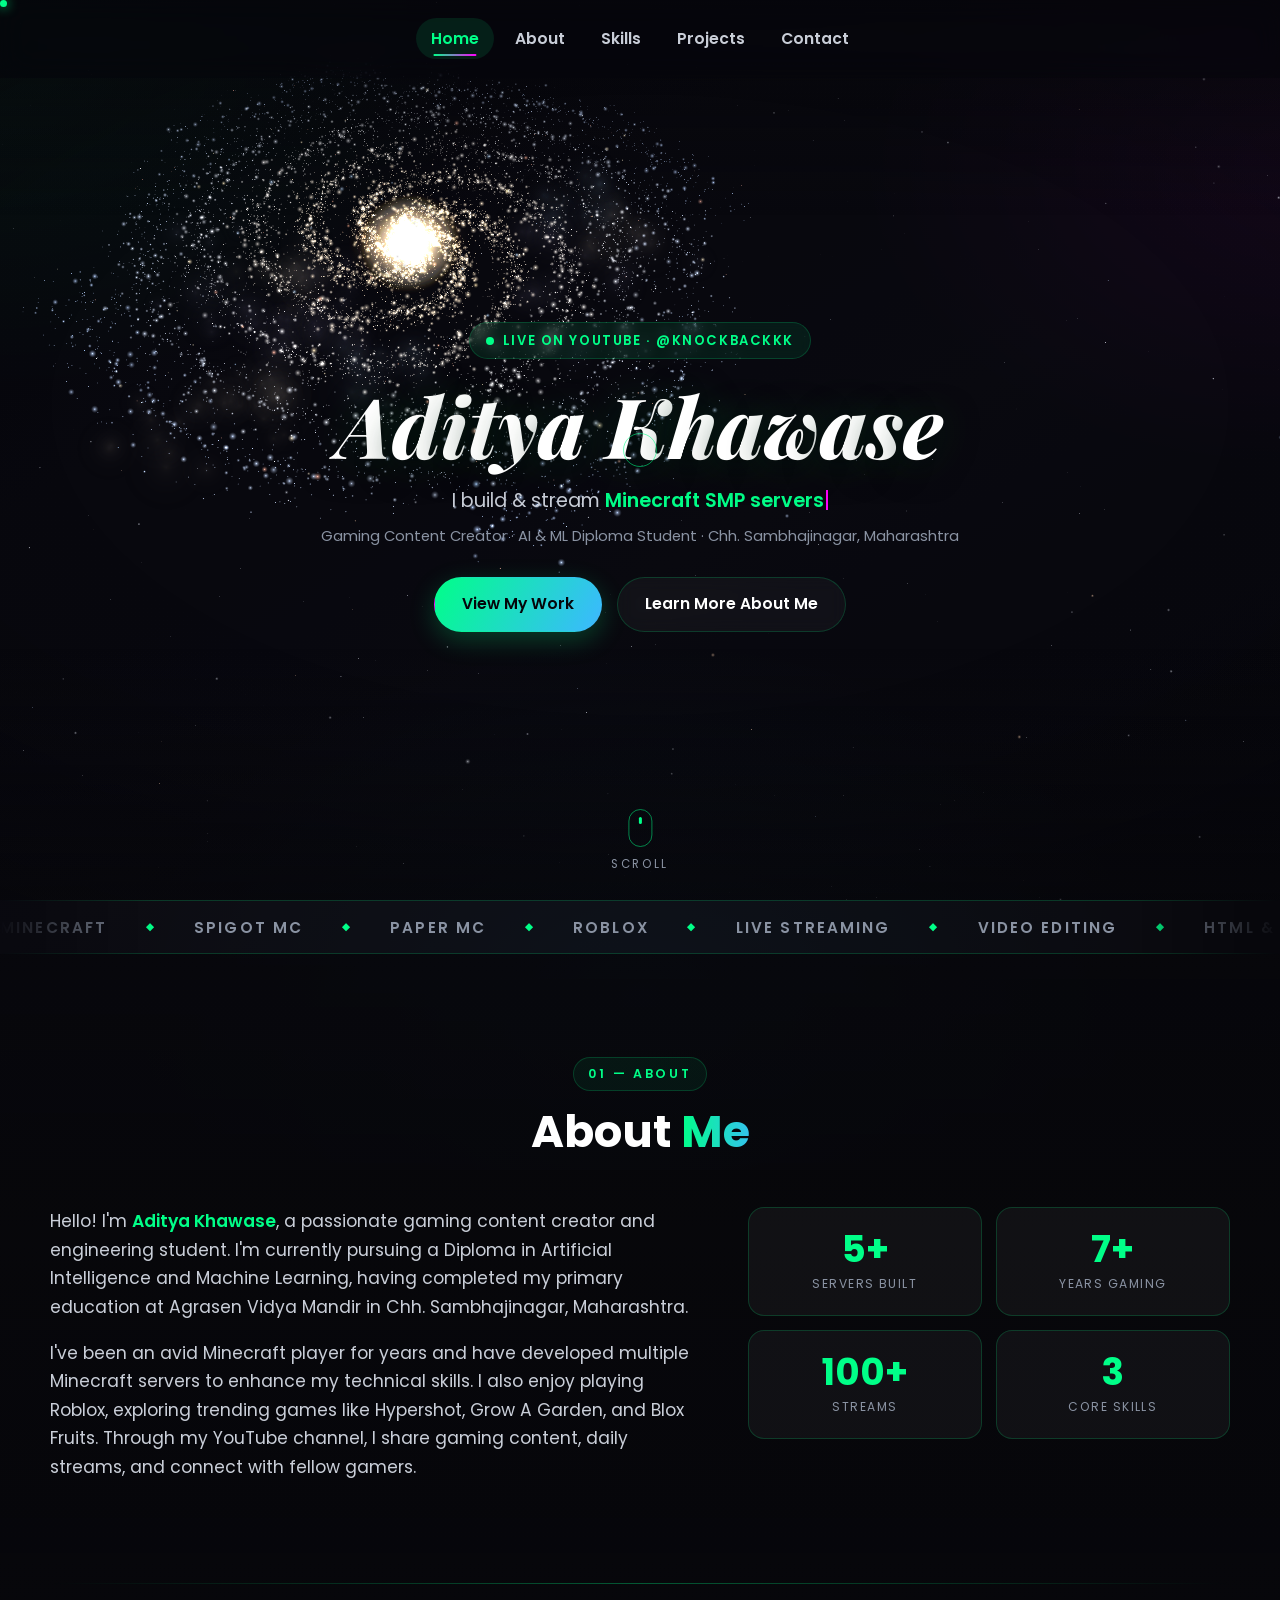
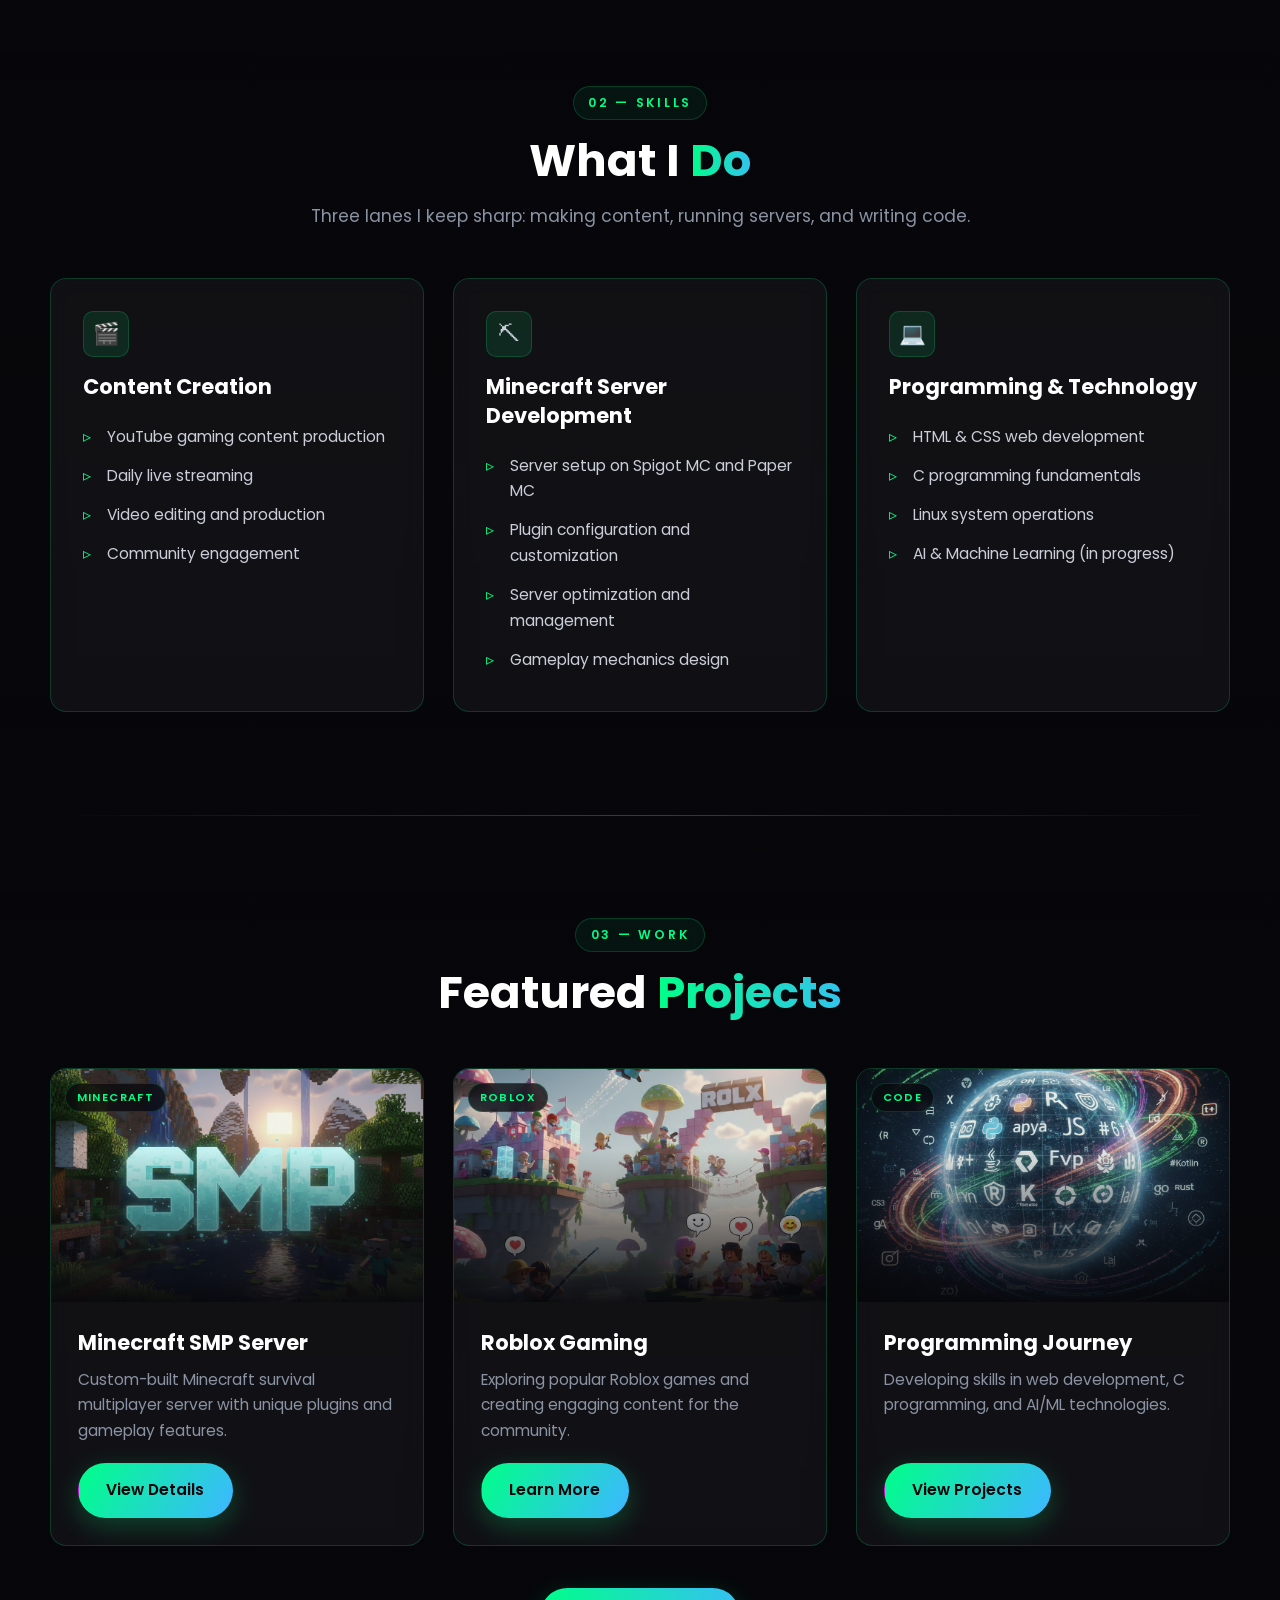
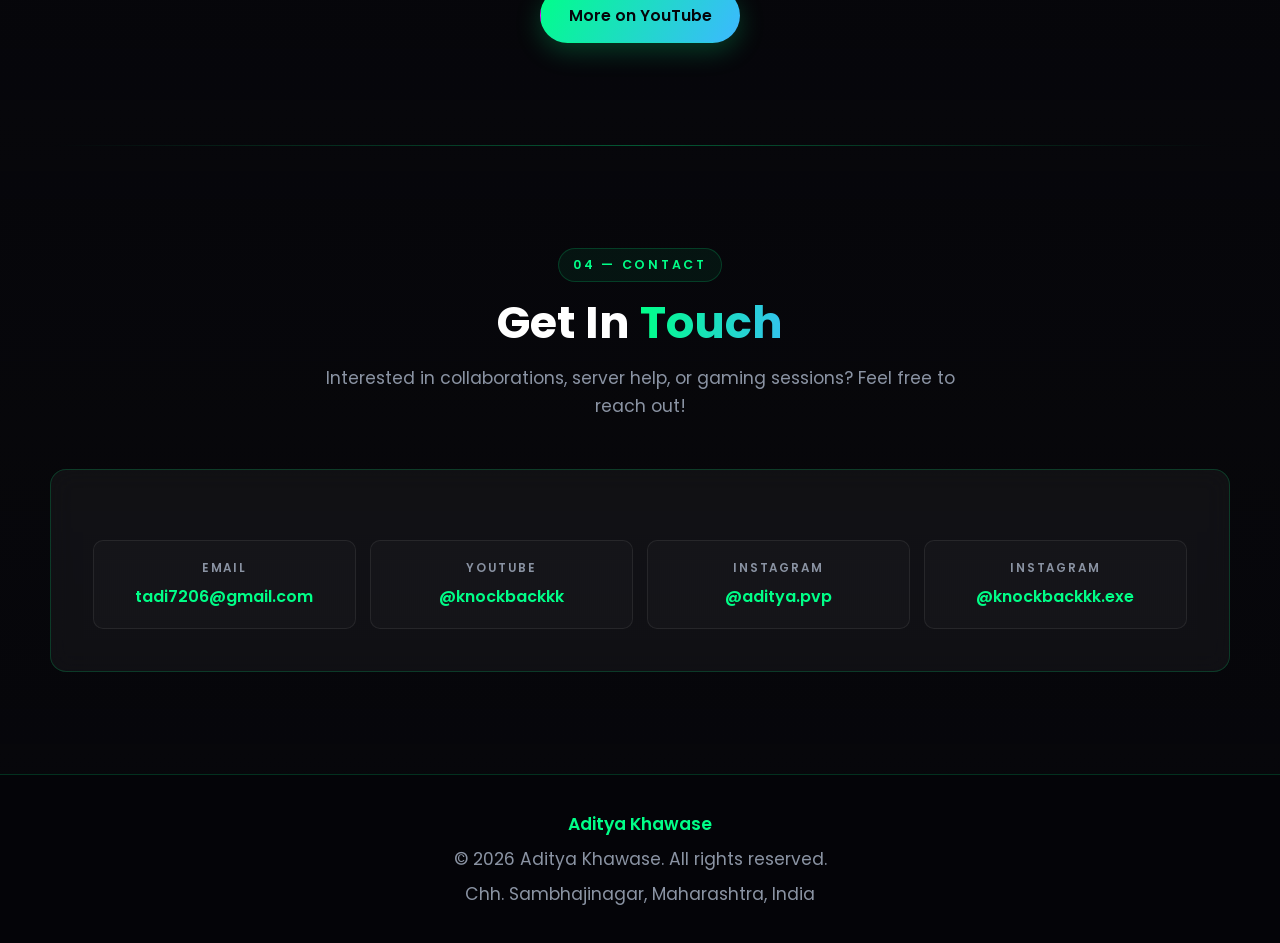
==== commit 361abd3f: "Publish portfolio site" ====
--- a/index.html
+++ b/index.html
@@ -1,131 +1,305 @@
-<!DOCTYPE html>
-<html lang="en">
-<head>
-    <meta charset="UTF-8">
-    <meta name="viewport" content="width=device-width, initial-scale=1.0, maximum-scale=5.0, user-scalable=yes">
-    <meta name="description" content="Aditya Khawase - Gaming Content Creator, Diploma Engineering Student specializing in AI & ML, Minecraft Server Developer">
-    <meta name="keywords" content="Aditya Khawase, Gaming, Minecraft, Content Creator, AI, Machine Learning, Programming">
-    <meta name="author" content="Aditya Khawase">
-    <meta name="theme-color" content="#00ff88">
-    <meta name="apple-mobile-web-app-capable" content="yes">
-    <meta name="apple-mobile-web-app-status-bar-style" content="black-translucent">
-    <title>Aditya Khawase | Gaming Content Creator & Developer</title>
-    <link rel="preconnect" href="https://fonts.googleapis.com">
-    <link rel="preconnect" href="https://fonts.gstatic.com" crossorigin>
-    <link href="https://fonts.googleapis.com/css2?family=Playfair+Display:ital,wght@1,700;1,800&family=Poppins:wght@400;600&display=swap" rel="stylesheet">
-    <link rel="stylesheet" href="css/styles.css">
-    <script src="js/main.js" defer></script>
-</head>
-<body>
-    <nav>
-        <ul>
-            <li><a href="#hero">Home</a></li>
-            <li><a href="#about">About</a></li>
-            <li><a href="#skills">Skills</a></li>
-            <li><a href="#projects">Projects</a></li>
-            <li><a href="#contact">Contact</a></li>
-        </ul>
-    </nav>
-
-    <section id="hero">
-        <div class="hero-slider">
-            <div class="hero-slide"></div>
-            <div class="hero-slide"></div>
-            <div class="hero-slide"></div>
-            <div class="hero-slide"></div>
-            <div class="hero-slide"></div>
-            <div class="hero-slide"></div>
-            <div class="hero-slide"></div>
-            <div class="hero-slide"></div>
-            <div class="hero-slide"></div>
-            <div class="hero-slide"></div>
-            <div class="hero-slide"></div>
-            <div class="hero-slide"></div>
-            <div class="hero-slide"></div>
-            <div class="hero-slide"></div>
-        </div>
-        <h1>Aditya Khawase</h1>
-        <p>Gaming Content Creator | AI & ML Diploma Student | Chh. Sambhajinagar, Maharashtra</p>
-        <a href="#about" class="btn">Learn More About Me</a>
-    </section>
-
-    <section id="about">
-        <h2>About Me</h2>
-        <p>Hello! I'm Aditya Khawase, a passionate gaming content creator and engineering student. I'm currently pursuing a Diploma in Artificial Intelligence and Machine Learning, having completed my primary education at Agrasen Vidya Mandir in Chh. Sambhajinagar, Maharashtra.</p>
-        <p>I've been an avid Minecraft player for years and have developed multiple Minecraft servers to enhance my technical skills. I also enjoy playing Roblox, exploring trending games like Hypershot, Grow A Garden, and Blox Fruits. Through my YouTube channel, I share gaming content, daily streams, and connect with fellow gamers.</p>
-    </section>
-
-    <section id="skills">
-        <h2>Skills</h2>
-        <div class="skills-grid">
-            <div class="skill-item">
-                <h3>Content Creation</h3>
-                <ul>
-                    <li>YouTube gaming content production</li>
-                    <li>Daily live streaming</li>
-                    <li>Video editing and production</li>
-                    <li>Community engagement</li>
-                </ul>
-            </div>
-            <div class="skill-item">
-                <h3>Minecraft Server Development</h3>
-                <ul>
-                    <li>Server setup on Spigot MC and Paper MC</li>
-                    <li>Plugin configuration and customization</li>
-                    <li>Server optimization and management</li>
-                    <li>Gameplay mechanics design</li>
-                </ul>
-            </div>
-            <div class="skill-item">
-                <h3>Programming & Technology</h3>
-                <ul>
-                    <li>HTML & CSS web development</li>
-                    <li>C programming fundamentals</li>
-                    <li>Linux system operations</li>
-                    <li>AI & Machine Learning (in progress)</li>
-                </ul>
-            </div>  
-        </div>
-    </section>
-
-    <section id="projects">
-        <h2>Featured Projects</h2>
-        <div class="projects-grid">
-            <div class="project-item">
-                <img src="assets/images/smp.png" alt="Minecraft SMP Server">
-                <h3>Minecraft SMP Server</h3>
-                <p>Custom-built Minecraft survival multiplayer server with unique plugins and gameplay features.</p>
-                <a href="mcserverM.html" class="btn">View Details</a>
-            </div>
-            <div class="project-item">
-                <img src="assets/images/rblx.png" alt="Roblox Gaming">
-                <h3>Roblox Gaming</h3>
-                <p>Exploring popular Roblox games and creating engaging content for the community.</p>
-                <a href="rblxM.html" class="btn">Learn More</a>
-            </div>
-            <div class="project-item">
-                <img src="assets/images/plg.png" alt="Programming Projects">
-                <h3>Programming Journey</h3>
-                <p>Developing skills in web development, C programming, and AI/ML technologies.</p>
-                <a href="ytM.html" class="btn">View Projects</a>
-            </div>
-        </div>
-        <a href="https://youtube.com/@knockbackkk" class="btn" style="margin-top: 2rem;">More on YouTube</a>
-    </section>
-
-    <section id="contact">
-        <h2>Get In Touch</h2>
-        <p>Interested in collaborations, server help, or gaming sessions? Feel free to reach out!</p>
-        <div class="contact-info">
-            <p><strong>Email:</strong> <a href="mailto:tadi7206@gmail.com" class="contact-link">tadi7206@gmail.com</a></p>
-            <p><strong>YouTube:</strong> <a href="https://youtube.com/@knockbackkk" target="_blank" rel="noopener noreferrer" class="contact-link">@knockbackkk</a></p>
-            <p><strong>Instagram:</strong> <a href="https://instagram.com/aditya.pvp" target="_blank" rel="noopener noreferrer" class="contact-link">@aditya.pvp</a> / <a href="https://instagram.com/knockbackkk.exe" target="_blank" rel="noopener noreferrer" class="contact-link">@knockbackkk.exe</a></p>
-        </div>
-    </section>
-
-    <footer>
-        <p>&copy; 2026 Aditya Khawase. All rights reserved.</p>
-        <p>Chh. Sambhajinagar, Maharashtra, India</p>
-    </footer>
-</body>
-</html>
+<!DOCTYPE html>
+<html lang="en">
+<head>
+    <meta charset="UTF-8">
+    <meta name="viewport" content="width=device-width, initial-scale=1.0, maximum-scale=5.0, user-scalable=yes">
+    <meta name="description" content="Aditya Khawase - Gaming Content Creator, Diploma Engineering Student specializing in AI &amp; ML, Minecraft Server Developer">
+    <meta name="keywords" content="Aditya Khawase, Gaming, Minecraft, Content Creator, AI, Machine Learning, Programming">
+    <meta name="author" content="Aditya Khawase">
+    <meta name="theme-color" content="#00ff88">
+    <meta name="apple-mobile-web-app-capable" content="yes">
+    <meta name="apple-mobile-web-app-status-bar-style" content="black-translucent">
+    <meta property="og:title" content="Aditya Khawase | Gaming Content Creator &amp; Developer">
+    <meta property="og:description" content="Gaming content creator, Minecraft server developer and AI &amp; ML student from Chh. Sambhajinagar.">
+    <meta property="og:type" content="website">
+    <title>Aditya Khawase | Gaming Content Creator &amp; Developer</title>
+    <link rel="preconnect" href="https://fonts.googleapis.com">
+    <link rel="preconnect" href="https://fonts.gstatic.com" crossorigin>
+    <link href="https://fonts.googleapis.com/css2?family=Playfair+Display:ital,wght@1,700;1,800&amp;family=Poppins:wght@400;500;600;700&amp;display=swap" rel="stylesheet">
+    <link rel="stylesheet" href="css/styles.css">
+    <script>
+        /* Runs before main.js purely to say "the galaxy module is loading,
+           don't start the old 2D constellation yet". The module reports
+           back with a galaxy:ready event; if it never does, main.js
+           revives the constellation after a short timeout. */
+        document.documentElement.dataset.galaxy = 'pending';
+    </script>
+    <script src="js/main.js" defer></script>
+    <script type="module" src="js/galaxy/index.js"></script>
+</head>
+<body>
+
+    <!-- 3D galaxy background (WebGL, falls back to a 2D starfield) -->
+    <canvas id="galaxy-canvas" aria-hidden="true"></canvas>
+    <div class="galaxy-vignette" aria-hidden="true"></div>
+
+    <!-- Preloader -->
+    <div id="preloader">
+        <div class="loader-mark">Aditya Khawase</div>
+        <div class="loader-bar"><span></span></div>
+        <div class="loader-status">Initializing universe&hellip;</div>
+    </div>
+
+    <!-- Scroll progress -->
+    <div id="scroll-progress"></div>
+
+    <!-- Navigation -->
+    <nav>
+        <button class="nav-toggle" aria-label="Toggle menu" aria-expanded="false">
+            <span></span><span></span><span></span>
+        </button>
+        <ul>
+            <li><a href="#hero">Home</a></li>
+            <li><a href="#about">About</a></li>
+            <li><a href="#skills">Skills</a></li>
+            <li><a href="#projects">Projects</a></li>
+            <li><a href="#contact">Contact</a></li>
+        </ul>
+    </nav>
+
+    <!-- Hero -->
+    <section id="hero">
+        <div class="hero-slider" aria-hidden="true">
+            <div class="hero-slide"></div>
+            <div class="hero-slide"></div>
+            <div class="hero-slide"></div>
+            <div class="hero-slide"></div>
+            <div class="hero-slide"></div>
+            <div class="hero-slide"></div>
+            <div class="hero-slide"></div>
+            <div class="hero-slide"></div>
+            <div class="hero-slide"></div>
+            <div class="hero-slide"></div>
+            <div class="hero-slide"></div>
+            <div class="hero-slide"></div>
+            <div class="hero-slide"></div>
+            <div class="hero-slide"></div>
+        </div>
+
+        <canvas id="hero-particles" aria-hidden="true"></canvas>
+
+        <div class="hero-inner">
+            <span class="hero-badge">
+                <i class="pulse-dot" aria-hidden="true"></i> Live on YouTube &middot; @knockbackkk
+            </span>
+
+            <h1 data-split>Aditya Khawase</h1>
+
+            <p class="hero-tagline">
+                I build &amp; stream <span id="typed" data-words='["Minecraft SMP servers","daily gaming streams","YouTube content","AI &amp; ML projects","web experiences"]'></span><span class="caret" aria-hidden="true"></span>
+            </p>
+
+            <p class="hero-location">Gaming Content Creator &middot; AI &amp; ML Diploma Student &middot; Chh. Sambhajinagar, Maharashtra</p>
+
+            <div class="hero-actions">
+                <a href="#projects" class="btn">View My Work</a>
+                <a href="#about" class="btn-ghost">Learn More About Me</a>
+            </div>
+        </div>
+
+        <p class="galaxy-hint" aria-hidden="true">Drag to orbit &middot; Click to ripple</p>
+
+        <a href="#about" class="scroll-cue" aria-label="Scroll down">
+            <span class="mouse" aria-hidden="true"></span>
+            Scroll
+        </a>
+    </section>
+
+    <!-- Marquee ribbon -->
+    <div class="marquee" aria-hidden="true">
+        <div class="marquee-track">
+            <span>Minecraft</span>
+            <span>Spigot MC</span>
+            <span>Paper MC</span>
+            <span>Roblox</span>
+            <span>Live Streaming</span>
+            <span>Video Editing</span>
+            <span>HTML &amp; CSS</span>
+            <span>C Programming</span>
+            <span>Linux</span>
+            <span>AI &amp; ML</span>
+        </div>
+    </div>
+
+    <!-- About -->
+    <section id="about">
+        <div class="container">
+            <div class="section-head" data-reveal>
+                <span class="eyebrow">01 &mdash; About</span>
+                <h2>About <span class="grad">Me</span></h2>
+            </div>
+
+            <div class="about-grid">
+                <div class="about-copy" data-reveal="left">
+                    <p>Hello! I'm <strong>Aditya Khawase</strong>, a passionate gaming content creator and engineering student. I'm currently pursuing a Diploma in Artificial Intelligence and Machine Learning, having completed my primary education at Agrasen Vidya Mandir in Chh. Sambhajinagar, Maharashtra.</p>
+                    <p>I've been an avid Minecraft player for years and have developed multiple Minecraft servers to enhance my technical skills. I also enjoy playing Roblox, exploring trending games like Hypershot, Grow A Garden, and Blox Fruits. Through my YouTube channel, I share gaming content, daily streams, and connect with fellow gamers.</p>
+                </div>
+
+                <div class="stat-grid" data-reveal="right">
+                    <div class="stat" data-reveal="zoom">
+                        <b data-count="5" data-suffix="+">0</b>
+                        <small>Servers Built</small>
+                    </div>
+                    <div class="stat" data-reveal="zoom">
+                        <b data-count="7" data-suffix="+">0</b>
+                        <small>Years Gaming</small>
+                    </div>
+                    <div class="stat" data-reveal="zoom">
+                        <b data-count="100" data-suffix="+">0</b>
+                        <small>Streams</small>
+                    </div>
+                    <div class="stat" data-reveal="zoom">
+                        <b data-count="3" data-suffix="">0</b>
+                        <small>Core Skills</small>
+                    </div>
+                </div>
+            </div>
+        </div>
+    </section>
+
+    <hr class="section-rule">
+
+    <!-- Skills -->
+    <section id="skills">
+        <div class="container">
+            <div class="section-head" data-reveal>
+                <span class="eyebrow">02 &mdash; Skills</span>
+                <h2>What I <span class="grad">Do</span></h2>
+                <p class="lead">Three lanes I keep sharp: making content, running servers, and writing code.</p>
+            </div>
+
+            <div class="skills-grid">
+                <div class="skill-item" data-reveal>
+                    <span class="card-icon" aria-hidden="true">&#127916;</span>
+                    <h3>Content Creation</h3>
+                    <ul>
+                        <li>YouTube gaming content production</li>
+                        <li>Daily live streaming</li>
+                        <li>Video editing and production</li>
+                        <li>Community engagement</li>
+                    </ul>
+                </div>
+
+                <div class="skill-item" data-reveal>
+                    <span class="card-icon" aria-hidden="true">&#9935;</span>
+                    <h3>Minecraft Server Development</h3>
+                    <ul>
+                        <li>Server setup on Spigot MC and Paper MC</li>
+                        <li>Plugin configuration and customization</li>
+                        <li>Server optimization and management</li>
+                        <li>Gameplay mechanics design</li>
+                    </ul>
+                </div>
+
+                <div class="skill-item" data-reveal>
+                    <span class="card-icon" aria-hidden="true">&#128187;</span>
+                    <h3>Programming &amp; Technology</h3>
+                    <ul>
+                        <li>HTML &amp; CSS web development</li>
+                        <li>C programming fundamentals</li>
+                        <li>Linux system operations</li>
+                        <li>AI &amp; Machine Learning (in progress)</li>
+                    </ul>
+                </div>
+            </div>
+        </div>
+    </section>
+
+    <hr class="section-rule">
+
+    <!-- Projects -->
+    <section id="projects">
+        <div class="container">
+            <div class="section-head" data-reveal>
+                <span class="eyebrow">03 &mdash; Work</span>
+                <h2>Featured <span class="grad">Projects</span></h2>
+            </div>
+
+            <div class="projects-grid">
+                <article class="project-item" data-reveal>
+                    <div class="project-media">
+                        <span class="project-tag">Minecraft</span>
+                        <img src="assets/images/smp.png" alt="Minecraft SMP Server" loading="lazy">
+                    </div>
+                    <div class="project-body">
+                        <h3>Minecraft SMP Server</h3>
+                        <p>Custom-built Minecraft survival multiplayer server with unique plugins and gameplay features.</p>
+                        <a href="mcserverM.html" class="btn">View Details</a>
+                    </div>
+                </article>
+
+                <article class="project-item" data-reveal>
+                    <div class="project-media">
+                        <span class="project-tag">Roblox</span>
+                        <img src="assets/images/rblx.png" alt="Roblox Gaming" loading="lazy">
+                    </div>
+                    <div class="project-body">
+                        <h3>Roblox Gaming</h3>
+                        <p>Exploring popular Roblox games and creating engaging content for the community.</p>
+                        <a href="rblxM.html" class="btn">Learn More</a>
+                    </div>
+                </article>
+
+                <article class="project-item" data-reveal>
+                    <div class="project-media">
+                        <span class="project-tag">Code</span>
+                        <img src="assets/images/plg.png" alt="Programming Projects" loading="lazy">
+                    </div>
+                    <div class="project-body">
+                        <h3>Programming Journey</h3>
+                        <p>Developing skills in web development, C programming, and AI/ML technologies.</p>
+                        <a href="ytM.html" class="btn">View Projects</a>
+                    </div>
+                </article>
+            </div>
+
+            <div class="projects-cta" data-reveal>
+                <a href="https://youtube.com/@knockbackkk" target="_blank" rel="noopener noreferrer" class="btn">More on YouTube</a>
+            </div>
+        </div>
+    </section>
+
+    <hr class="section-rule">
+
+    <!-- Contact -->
+    <section id="contact">
+        <div class="container">
+            <div class="section-head" data-reveal>
+                <span class="eyebrow">04 &mdash; Contact</span>
+                <h2>Get In <span class="grad">Touch</span></h2>
+                <p class="lead">Interested in collaborations, server help, or gaming sessions? Feel free to reach out!</p>
+            </div>
+
+            <div class="contact-card" data-reveal="zoom">
+                <div class="contact-info">
+                    <div class="contact-row" data-reveal>
+                        <strong>Email</strong>
+                        <a href="mailto:tadi7206@gmail.com" class="contact-link">tadi7206@gmail.com</a>
+                    </div>
+                    <div class="contact-row" data-reveal>
+                        <strong>YouTube</strong>
+                        <a href="https://youtube.com/@knockbackkk" target="_blank" rel="noopener noreferrer" class="contact-link">@knockbackkk</a>
+                    </div>
+                    <div class="contact-row" data-reveal>
+                        <strong>Instagram</strong>
+                        <a href="https://instagram.com/aditya.pvp" target="_blank" rel="noopener noreferrer" class="contact-link">@aditya.pvp</a>
+                    </div>
+                    <div class="contact-row" data-reveal>
+                        <strong>Instagram</strong>
+                        <a href="https://instagram.com/knockbackkk.exe" target="_blank" rel="noopener noreferrer" class="contact-link">@knockbackkk.exe</a>
+                    </div>
+                </div>
+            </div>
+        </div>
+    </section>
+
+    <footer>
+        <p class="sig">Aditya Khawase</p>
+        <p>&copy; 2026 Aditya Khawase. All rights reserved.</p>
+        <p>Chh. Sambhajinagar, Maharashtra, India</p>
+    </footer>
+
+    <button id="to-top" aria-label="Back to top">&#8593;</button>
+
+</body>
+</html>
--- a/css/styles.css
+++ b/css/styles.css
@@ -1,515 +1,1536 @@
-/* Reset and Base Styles */
-* {
-    margin: 0;
-    padding: 0;
-    box-sizing: border-box;
-}
-
-:root {
-    --primary-color: #00ff88;
-    --secondary-color: #ff00ff;
-    --dark-bg: #0c0c0c;
-    --dark-secondary: #1a1a2e;
-    --text-light: #e0e0e0;
-    --text-white: #ffffff;
-    --transition-speed: 0.3s;
-}
-
-body {
-    font-family: 'Poppins', 'Segoe UI', Tahoma, Geneva, Verdana, sans-serif;
-    line-height: 1.6;
-    color: var(--text-light);
-    background: linear-gradient(135deg, var(--dark-bg), var(--dark-secondary));
-    scroll-behavior: smooth;
-    cursor: url('data:image/svg+xml;utf8,<svg xmlns="http://www.w3.org/2000/svg" width="24" height="24" viewBox="0 0 24 24"><circle cx="12" cy="12" r="8" fill="%2300ff88" opacity="0.5"/><circle cx="12" cy="12" r="3" fill="%2300ff88"/></svg>'), auto;
-}
-
-/* Navigation */
-nav {
-    position: fixed;
-    top: 0;
-    width: 100%;
-    background: rgba(0, 0, 0, 0.95);
-    backdrop-filter: blur(10px);
-    z-index: 1000;
-    padding: 1rem 0;
-    box-shadow: 0 2px 10px rgba(0, 0, 0, 0.5);
-    -webkit-backdrop-filter: blur(10px);
-}
-
-nav ul {
-    list-style: none;
-    display: flex;
-    justify-content: center;
-    align-items: center;
-    flex-wrap: wrap;
-    gap: 1rem;
-}
-
-nav li {
-    margin: 0;
-}
-
-nav a {
-    color: var(--primary-color);
-    text-decoration: none;
-    font-weight: 600;
-    font-size: 1.1rem;
-    transition: color var(--transition-speed);
-    position: relative;
-    cursor: url('data:image/svg+xml;utf8,<svg xmlns="http://www.w3.org/2000/svg" width="24" height="24" viewBox="0 0 24 24"><circle cx="12" cy="12" r="10" fill="%23ff00ff" opacity="0.7"/><circle cx="12" cy="12" r="4" fill="%23ffffff"/></svg>'), pointer;
-}
-
-nav a::after {
-    content: '';
-    position: absolute;
-    bottom: -5px;
-    left: 0;
-    width: 0;
-    height: 2px;
-    background: var(--secondary-color);
-    transition: width var(--transition-speed);
-}
-
-nav a:hover {
-    color: var(--secondary-color);
-}
-
-nav a:hover::after {
-    width: 100%;
-}
-
-nav a.active {
-    color: var(--secondary-color);
-}
-
-nav a.active::after {
-    width: 100%;
-}
-
-/* Sections */
-section {
-    padding: 5rem 2rem;
-    min-height: 100vh;
-    display: flex;
-    flex-direction: column;
-    justify-content: center;
-    align-items: center;
-    text-align: center;
-}
-
-/* Hero Section */
-#hero {
-    color: var(--text-white);
-    position: relative;
-    overflow: hidden;
-}
-
-.hero-slider {
-    position: absolute;
-    top: 0;
-    left: 0;
-    width: 200%;
-    height: 100%;
-    display: flex;
-    animation: infiniteSlide 50s linear infinite;
-    z-index: 0;
-}
-
-.hero-slide {
-    width: 7.142%;
-    height: 100%;
-    background-size: cover;
-    background-position: center;
-    flex-shrink: 0;
-}
-
-/* Minecraft Landscape */
-.hero-slide:nth-child(1),
-.hero-slide:nth-child(8) {
-    background-image: url('https://images.unsplash.com/photo-1580327344181-c1163234e5a0?w=1920');
-}
-
-/* Minecraft Java Edition */
-.hero-slide:nth-child(2),
-.hero-slide:nth-child(9) {
-    background-image: url('https://images.unsplash.com/photo-1606144042614-b2417e99c4e3?w=1920');
-}
-
-/* Roblox */
-.hero-slide:nth-child(3),
-.hero-slide:nth-child(10) {
-    background-image: url('https://images.unsplash.com/photo-1538481199705-c710c4e965fc?w=1920');
-}
-
-/* Gaming Setup */
-.hero-slide:nth-child(4),
-.hero-slide:nth-child(11) {
-    background-image: url('https://images.unsplash.com/photo-1511512578047-dfb367046420?w=1920');
-}
-
-/* Minecraft Building */
-.hero-slide:nth-child(5),
-.hero-slide:nth-child(12) {
-    background-image: url('https://images.unsplash.com/photo-1612287230202-1ff1d85d1bdf?w=1920');
-}
-
-/* Coding/Programming */
-.hero-slide:nth-child(6),
-.hero-slide:nth-child(13) {
-    background-image: url('https://images.unsplash.com/photo-1461749280684-dccba630e2f6?w=1920');
-}
-
-/* AI/Machine Learning */
-.hero-slide:nth-child(7),
-.hero-slide:nth-child(14) {
-    background-image: url('https://images.unsplash.com/photo-1555949963-aa79dcee981c?w=1920');
-}
-
-#hero::before {
-    content: '';
-    position: absolute;
-    top: 0;
-    left: 0;
-    width: 100%;
-    height: 100%;
-    background: linear-gradient(rgba(0, 0, 0, 0.6), rgba(0, 0, 0, 0.6));
-    z-index: 1;
-    pointer-events: none;
-}
-
-#hero h1,
-#hero p,
-#hero .btn {
-    position: relative;
-    z-index: 2;
-}
-
-@keyframes infiniteSlide {
-    0% {
-        transform: translateX(0);
-    }
-    100% {
-        transform: translateX(-50%);
-    }
-}
-
-h1 {
-    font-family: 'Playfair Display', serif;
-    font-size: 4.5rem;
-    font-weight: 800;
-    font-style: italic;
-    margin-bottom: 1rem;
-    color: var(--text-white);
-    text-shadow: 0 2px 10px rgba(0, 255, 136, 0.3);
-    animation: fadeInUp 1s ease-out;
-    letter-spacing: 0.02em;
-}
-
-h2 {
-    font-size: 2.5rem;
-    margin-bottom: 2rem;
-    color: var(--primary-color);
-}
-
-h3 {
-    font-size: 1.5rem;
-    margin-bottom: 1rem;
-    color: var(--text-white);
-}
-
-p {
-    font-size: 1.2rem;
-    max-width: 800px;
-    margin: 0 auto 2rem;
-}
-
-/* Skills Grid */
-.skills-grid {
-    display: grid;
-    grid-template-columns: repeat(auto-fit, minmax(300px, 1fr));
-    gap: 2rem;
-    width: 100%;
-    max-width: 1200px;
-    margin-top: 2rem;
-    place-items: stretch;
-}
-
-.skill-item {
-    background: rgba(255, 255, 255, 0.05);
-    padding: 2rem;
-    border-radius: 15px;
-    backdrop-filter: blur(10px);
-    -webkit-backdrop-filter: blur(10px);
-    border: 1px solid rgba(0, 255, 136, 0.2);
-    transition: all var(--transition-speed);
-    -webkit-tap-highlight-color: transparent;
-    display: flex;
-    flex-direction: column;
-    gap: 1rem;
-}
-
-.skill-item:hover {
-    transform: translateY(-10px);
-    box-shadow: 0 10px 30px rgba(0, 255, 136, 0.3);
-    border-color: var(--primary-color);
-}
-
-.skill-item ul {
-    list-style: none;
-    text-align: left;
-    margin-top: 1rem;
-}
-
-.skill-item li {
-    padding: 0.5rem 0;
-    padding-left: 1.5rem;
-    position: relative;
-}
-
-.skill-item li::before {
-    content: '▹';
-    position: absolute;
-    left: 0;
-    color: var(--primary-color);
-}
-
-/* Projects Grid */
-.projects-grid {
-    display: grid;
-    grid-template-columns: repeat(auto-fit, minmax(300px, 1fr));
-    gap: 2rem;
-    width: 100%;
-    max-width: 1200px;
-    margin-top: 2rem;
-    place-items: stretch;
-}
-
-.project-item {
-    background: rgba(255, 255, 255, 0.05);
-    padding: 2rem;
-    border-radius: 15px;
-    backdrop-filter: blur(10px);
-    -webkit-backdrop-filter: blur(10px);
-    border: 1px solid rgba(0, 255, 136, 0.2);
-    transition: all var(--transition-speed);
-    -webkit-tap-highlight-color: transparent;
-    display: flex;
-    flex-direction: column;
-    gap: 1rem;
-}
-
-.project-item:hover {
-    transform: translateY(-10px);
-    box-shadow: 0 10px 30px rgba(0, 255, 136, 0.3);
-    cursor: url('data:image/svg+xml;utf8,<svg xmlns="http://www.w3.org/2000/svg" width="24" height="24" viewBox="0 0 24 24"><circle cx="12" cy="12" r="10" fill="%23ff00ff" opacity="0.7"/><circle cx="12" cy="12" r="4" fill="%23ffffff"/></svg>'), pointer;
-}
-
-.project-item img {
-    width: 100%;
-    height: 200px;
-    object-fit: cover;
-    border-radius: 10px;
-    margin-bottom: 1rem;
-}
-
-/* Buttons */
-.btn {
-    display: inline-block;
-    padding: 1rem 2rem;
-    background: linear-gradient(45deg, var(--primary-color), var(--secondary-color));
-    color: var(--dark-bg);
-    text-decoration: none;
-    border-radius: 50px;
-    font-weight: bold;
-    transition: all var(--transition-speed);
-    margin-top: 1rem;
-    cursor: url('data:image/svg+xml;utf8,<svg xmlns="http://www.w3.org/2000/svg" width="24" height="24" viewBox="0 0 24 24"><circle cx="12" cy="12" r="10" fill="%23ff00ff" opacity="0.7"/><circle cx="12" cy="12" r="4" fill="%23ffffff"/></svg>'), pointer;
-}
-
-.btn:hover {
-    transform: scale(1.05);
-    box-shadow: 0 5px 20px rgba(0, 255, 136, 0.5);
-}
-
-/* Contact Section */
-#contact p {
-    margin-bottom: 1rem;
-}
-
-.contact-info {
-    margin-top: 2rem;
-    display: flex;
-    flex-direction: column;
-    gap: 1rem;
-    align-items: center;
-}
-
-.contact-info p {
-    display: flex;
-    align-items: center;
-    gap: 0.5rem;
-    flex-wrap: wrap;
-    justify-content: center;
-}
-
-.contact-link {
-    color: var(--primary-color);
-    text-decoration: none;
-    transition: color var(--transition-speed);
-    cursor: url('data:image/svg+xml;utf8,<svg xmlns="http://www.w3.org/2000/svg" width="24" height="24" viewBox="0 0 24 24"><circle cx="12" cy="12" r="10" fill="%23ff00ff" opacity="0.7"/><circle cx="12" cy="12" r="4" fill="%23ffffff"/></svg>'), pointer;
-}
-
-.contact-link:hover {
-    color: var(--secondary-color);
-}
-
-/* Footer */
-footer {
-    background: rgba(0, 0, 0, 0.95);
-    padding: 2rem;
-    text-align: center;
-    border-top: 1px solid rgba(0, 255, 136, 0.2);
-    display: flex;
-    flex-direction: column;
-    gap: 0.5rem;
-    align-items: center;
-    justify-content: center;
-}
-
-/* Animations */
-@keyframes fadeInUp {
-    from {
-        opacity: 0;
-        transform: translateY(30px);
-    }
-    to {
-        opacity: 1;
-        transform: translateY(0);
-    }
-}
-
-@keyframes glow {
-    from {
-        filter: drop-shadow(0 0 20px var(--primary-color));
-    }
-    to {
-        filter: drop-shadow(0 0 40px var(--secondary-color));
-    }
-}
-
-/* Responsive Design */
-@media (max-width: 768px) {
-    h1 {
-        font-size: 2.5rem;
-    }
-    
-    h2 {
-        font-size: 2rem;
-    }
-    
-    nav {
-        padding: 0.5rem 0;
-    }
-    
-    nav ul {
-        gap: 0.5rem;
-    }
-    
-    nav li {
-        margin: 0 0.5rem;
-    }
-    
-    nav a {
-        font-size: 0.9rem;
-    }
-    
-    section {
-        padding: 4rem 1rem;
-        min-height: auto;
-    }
-    
-    p {
-        font-size: 1rem;
-    }
-    
-    .skills-grid,
-    .projects-grid {
-        grid-template-columns: 1fr;
-        gap: 1.5rem;
-    }
-    
-    .btn {
-        padding: 0.8rem 1.5rem;
-        font-size: 0.9rem;
-    }
-}
-
-@media (max-width: 480px) {
-    h1 {
-        font-size: 2rem;
-    }
-    
-    h2 {
-        font-size: 1.5rem;
-    }
-    
-    nav ul {
-        flex-wrap: wrap;
-        padding: 0 0.5rem;
-    }
-    
-    nav li {
-        margin: 0.3rem 0.3rem;
-    }
-    
-    nav a {
-        font-size: 0.85rem;
-    }
-    
-    section {
-        padding: 3rem 1rem;
-    }
-    
-    p {
-        font-size: 0.95rem;
-    }
-    
-    .skill-item,
-    .project-item {
-        padding: 1.5rem;
-    }
-    
-    .project-item img {
-        height: 180px;
-    }
-}
-
-/* Touch device optimizations */
-@media (hover: none) and (pointer: coarse) {
-    nav a:hover::after {
-        width: 0;
-    }
-    
-    nav a:active {
-        color: var(--secondary-color);
-    }
-    
-    .btn:hover {
-        transform: none;
-    }
-    
-    .btn:active {
-        transform: scale(0.95);
-    }
-    
-    .skill-item:hover,
-    .project-item:hover {
-        transform: none;
-    }
-    
-    .skill-item:active,
-    .project-item:active {
-        transform: scale(0.98);
-    }
-}
+/* ============================================================
+   Aditya Khawase — Portfolio
+   styles.css  ·  rebuilt 2026
+   Audit fixes: section rhythm, equal card heights, text
+   alignment, hero legibility, consistent button radii
+   Added:       full motion system (reveal, tilt, cursor, etc.)
+   ============================================================ */
+
+/* ---------- Reset ---------- */
+*,
+*::before,
+*::after {
+    margin: 0;
+    padding: 0;
+    box-sizing: border-box;
+}
+
+html {
+    scroll-behavior: smooth;
+    scroll-padding-top: 90px;
+    -webkit-text-size-adjust: 100%;
+}
+
+/* ---------- Design tokens ---------- */
+:root {
+    --primary-color: #00ff88;
+    --secondary-color: #ff00ff;
+    --accent-blue: #38bdf8;
+
+    --dark-bg: #07070b;
+    --dark-secondary: #11111d;
+    --surface: rgba(255, 255, 255, 0.045);
+    --surface-strong: rgba(255, 255, 255, 0.075);
+    --line: rgba(0, 255, 136, 0.18);
+    --line-strong: rgba(0, 255, 136, 0.55);
+
+    --text-light: #c9ced8;
+    --text-muted: #8a93a3;
+    --text-white: #ffffff;
+
+    /* FIX #5 — one radius scale shared by every interactive element */
+    --radius-pill: 999px;
+    --radius-card: 16px;
+    --radius-sm: 10px;
+
+    /* FIX #1 — a real vertical rhythm scale instead of 100vh sections */
+    --section-y: clamp(4.5rem, 8vw, 7rem);
+    --section-x: clamp(1.1rem, 4vw, 2.5rem);
+    --content-max: 1180px;
+
+    --transition-speed: 0.3s;
+    --ease-out: cubic-bezier(0.22, 1, 0.36, 1);
+    --font-display: 'Playfair Display', Georgia, serif;
+    --font-body: 'Poppins', 'Segoe UI', Tahoma, sans-serif;
+}
+
+/* ---------- Base ---------- */
+body {
+    font-family: var(--font-body);
+    line-height: 1.65;
+    color: var(--text-light);
+    background: var(--dark-bg);
+    overflow-x: hidden;
+    position: relative;
+}
+
+/* Living background: slow-drifting aurora + fine grid */
+body::before {
+    content: '';
+    position: fixed;
+    inset: -30%;
+    z-index: -2;
+    background:
+        radial-gradient(38% 38% at 18% 22%, rgba(0, 255, 136, 0.16), transparent 62%),
+        radial-gradient(34% 34% at 82% 30%, rgba(255, 0, 255, 0.14), transparent 62%),
+        radial-gradient(40% 40% at 50% 88%, rgba(56, 189, 248, 0.12), transparent 62%),
+        linear-gradient(150deg, var(--dark-bg), var(--dark-secondary) 55%, var(--dark-bg));
+    animation: auroraDrift 26s ease-in-out infinite alternate;
+    pointer-events: none;
+}
+
+body::after {
+    content: '';
+    position: fixed;
+    inset: 0;
+    z-index: -1;
+    background-image:
+        linear-gradient(rgba(255, 255, 255, 0.022) 1px, transparent 1px),
+        linear-gradient(90deg, rgba(255, 255, 255, 0.022) 1px, transparent 1px);
+    background-size: 64px 64px;
+    mask-image: radial-gradient(circle at 50% 30%, #000 10%, transparent 78%);
+    -webkit-mask-image: radial-gradient(circle at 50% 30%, #000 10%, transparent 78%);
+    pointer-events: none;
+}
+
+@keyframes auroraDrift {
+    0%   { transform: translate3d(0, 0, 0) scale(1); }
+    50%  { transform: translate3d(2.5%, -2%, 0) scale(1.06); }
+    100% { transform: translate3d(-2%, 2.5%, 0) scale(1.03); }
+}
+
+::selection {
+    background: var(--primary-color);
+    color: #05050a;
+}
+
+/* ---------- Custom cursor (fine pointers only) ---------- */
+.cursor-dot,
+.cursor-ring {
+    position: fixed;
+    top: 0;
+    left: 0;
+    border-radius: 50%;
+    pointer-events: none;
+    z-index: 9999;
+    opacity: 0;
+    transition: opacity 0.3s;
+}
+
+.cursor-dot {
+    width: 7px;
+    height: 7px;
+    background: var(--primary-color);
+    box-shadow: 0 0 12px var(--primary-color);
+}
+
+.cursor-ring {
+    width: 34px;
+    height: 34px;
+    border: 1.5px solid rgba(0, 255, 136, 0.55);
+    transition: opacity 0.3s, width 0.25s var(--ease-out),
+                height 0.25s var(--ease-out), border-color 0.25s, background 0.25s;
+}
+
+.cursor-ring.is-hover {
+    width: 56px;
+    height: 56px;
+    border-color: var(--secondary-color);
+    background: rgba(255, 0, 255, 0.1);
+}
+
+@media (hover: hover) and (pointer: fine) {
+    body.cursor-ready,
+    body.cursor-ready a,
+    body.cursor-ready button {
+        cursor: none;
+    }
+
+    body.cursor-ready .cursor-dot,
+    body.cursor-ready .cursor-ring {
+        opacity: 1;
+    }
+}
+
+/* ---------- Preloader ---------- */
+#preloader {
+    position: fixed;
+    inset: 0;
+    z-index: 10000;
+    display: grid;
+    place-content: center;
+    justify-items: center;
+    gap: 1.2rem;
+    background: var(--dark-bg);
+    transition: opacity 0.6s var(--ease-out), visibility 0.6s;
+}
+
+#preloader.done {
+    opacity: 0;
+    visibility: hidden;
+}
+
+.loader-mark {
+    font-family: var(--font-display);
+    font-style: italic;
+    font-weight: 800;
+    font-size: clamp(2.4rem, 8vw, 3.6rem);
+    background: linear-gradient(90deg, var(--primary-color), var(--secondary-color), var(--primary-color));
+    background-size: 220% auto;
+    -webkit-background-clip: text;
+    background-clip: text;
+    color: transparent;
+    animation: shimmer 2.2s linear infinite;
+}
+
+.loader-bar {
+    width: min(220px, 55vw);
+    height: 3px;
+    border-radius: var(--radius-pill);
+    background: rgba(255, 255, 255, 0.1);
+    overflow: hidden;
+}
+
+.loader-bar span {
+    display: block;
+    height: 100%;
+    width: 40%;
+    border-radius: inherit;
+    background: linear-gradient(90deg, var(--primary-color), var(--secondary-color));
+    animation: loaderSweep 1.1s var(--ease-out) infinite;
+}
+
+@keyframes loaderSweep {
+    0%   { transform: translateX(-110%); }
+    100% { transform: translateX(310%); }
+}
+
+@keyframes shimmer {
+    to { background-position: 220% center; }
+}
+
+/* ---------- Scroll progress bar ---------- */
+#scroll-progress {
+    position: fixed;
+    top: 0;
+    left: 0;
+    height: 3px;
+    width: 100%;
+    transform: scaleX(0);
+    transform-origin: 0 50%;
+    background: linear-gradient(90deg, var(--primary-color), var(--accent-blue), var(--secondary-color));
+    z-index: 1200;
+    will-change: transform;
+}
+
+/* ---------- Navigation ---------- */
+nav {
+    position: fixed;
+    top: 0;
+    left: 0;
+    width: 100%;
+    z-index: 1000;
+    padding: 1.15rem 1.25rem;
+    background: rgba(7, 7, 11, 0.55);
+    backdrop-filter: blur(14px) saturate(140%);
+    -webkit-backdrop-filter: blur(14px) saturate(140%);
+    border-bottom: 1px solid transparent;
+    transition: padding 0.35s var(--ease-out), background 0.35s,
+                border-color 0.35s, box-shadow 0.35s;
+}
+
+nav.scrolled {
+    padding: 0.6rem 1.25rem;
+    background: rgba(7, 7, 11, 0.86);
+    border-bottom-color: var(--line);
+    box-shadow: 0 10px 34px rgba(0, 0, 0, 0.55);
+}
+
+nav ul {
+    list-style: none;
+    display: flex;
+    justify-content: center;
+    align-items: center;
+    flex-wrap: wrap;
+    gap: 0.35rem;
+}
+
+nav a {
+    display: inline-block;
+    color: var(--text-light);
+    text-decoration: none;
+    font-weight: 600;
+    font-size: 0.98rem;
+    padding: 0.45rem 0.95rem;
+    border-radius: var(--radius-pill);
+    position: relative;
+    transition: color var(--transition-speed), background var(--transition-speed),
+                transform var(--transition-speed);
+}
+
+nav a::after {
+    content: '';
+    position: absolute;
+    left: 50%;
+    bottom: 0.15rem;
+    width: 0;
+    height: 2px;
+    border-radius: var(--radius-pill);
+    background: linear-gradient(90deg, var(--primary-color), var(--secondary-color));
+    transform: translateX(-50%);
+    transition: width 0.35s var(--ease-out);
+}
+
+nav a:hover,
+nav a:focus-visible {
+    color: var(--text-white);
+    background: rgba(255, 255, 255, 0.06);
+    transform: translateY(-2px);
+}
+
+nav a:hover::after,
+nav a.active::after {
+    width: 55%;
+}
+
+nav a.active {
+    color: var(--primary-color);
+    background: rgba(0, 255, 136, 0.1);
+}
+
+.nav-toggle {
+    display: none;
+    position: absolute;
+    right: 1.1rem;
+    top: 1.05rem;
+    width: 44px;
+    height: 38px;
+    background: transparent;
+    border: 1px solid var(--line);
+    border-radius: var(--radius-sm);
+    cursor: pointer;
+    padding: 9px 10px;
+}
+
+.nav-toggle span {
+    display: block;
+    height: 2px;
+    background: var(--primary-color);
+    border-radius: var(--radius-pill);
+    transition: transform 0.3s var(--ease-out), opacity 0.2s;
+}
+
+.nav-toggle span + span {
+    margin-top: 5px;
+}
+
+.nav-toggle[aria-expanded="true"] span:nth-child(1) {
+    transform: translateY(7px) rotate(45deg);
+}
+
+.nav-toggle[aria-expanded="true"] span:nth-child(2) {
+    opacity: 0;
+}
+
+.nav-toggle[aria-expanded="true"] span:nth-child(3) {
+    transform: translateY(-7px) rotate(-45deg);
+}
+
+/* ---------- Section layout (FIX #1: no more 100vh dead zones) ---------- */
+section {
+    padding: var(--section-y) var(--section-x);
+    position: relative;
+}
+
+.container {
+    width: 100%;
+    max-width: var(--content-max);
+    margin-inline: auto;
+}
+
+.section-head {
+    text-align: center;
+    margin-bottom: clamp(2rem, 4vw, 3rem);
+}
+
+.eyebrow {
+    display: block;
+    width: fit-content;
+    margin-inline: auto;
+    font-size: 0.78rem;
+    font-weight: 600;
+    letter-spacing: 0.22em;
+    text-transform: uppercase;
+    color: var(--primary-color);
+    padding: 0.35rem 0.9rem;
+    border: 1px solid var(--line);
+    border-radius: var(--radius-pill);
+    background: rgba(0, 255, 136, 0.06);
+    margin-bottom: 0.9rem;
+}
+
+/* A hairline instead of 600px of nothing */
+.section-rule {
+    width: min(var(--content-max), 100%);
+    height: 1px;
+    margin-inline: auto;
+    border: 0;
+    background: linear-gradient(90deg, transparent, var(--line-strong), transparent);
+    opacity: 0.6;
+}
+
+/* ---------- Typography ---------- */
+h1 {
+    font-family: var(--font-display);
+    font-size: clamp(2.4rem, 8.5vw, 5.2rem);
+    font-weight: 800;
+    font-style: italic;
+    line-height: 1.05;
+    color: var(--text-white);
+    margin-bottom: 1rem;
+}
+
+h2 {
+    font-size: clamp(1.9rem, 4.6vw, 2.8rem);
+    line-height: 1.2;
+    color: var(--text-white);
+}
+
+.section-head h2 {
+    display: inline-block;
+}
+
+h2 .grad {
+    background: linear-gradient(90deg, var(--primary-color), var(--accent-blue), var(--secondary-color));
+    background-size: 220% auto;
+    -webkit-background-clip: text;
+    background-clip: text;
+    color: transparent;
+    animation: shimmer 6s linear infinite;
+}
+
+h3 {
+    font-size: 1.32rem;
+    line-height: 1.35;
+    color: var(--text-white);
+}
+
+p {
+    font-size: clamp(0.98rem, 1.6vw, 1.08rem);
+}
+
+.lead {
+    color: var(--text-muted);
+    max-width: 60ch;
+    margin-inline: auto;
+    margin-top: 0.85rem;
+}
+
+/* ---------- Hero (FIX #4: legible over the image strips) ---------- */
+#hero {
+    min-height: 100svh;
+    display: flex;
+    flex-direction: column;
+    justify-content: center;
+    align-items: center;
+    text-align: center;
+    padding: clamp(7rem, 16vh, 10rem) var(--section-x) clamp(4rem, 10vh, 6rem);
+    position: relative;
+    overflow: hidden;
+    isolation: isolate;
+}
+
+.hero-slider {
+    position: absolute;
+    top: -4%;
+    left: -4%;
+    width: 208%;
+    height: 108%;
+    display: flex;
+    animation: infiniteSlide 90s linear infinite;
+    z-index: 0;
+    /* the audit's "visual noise" fix: blur + desaturate + darken */
+    filter: blur(5px) saturate(55%) brightness(0.42);
+    will-change: transform;
+}
+
+.hero-slide {
+    width: 7.142%;
+    height: 100%;
+    background-size: cover;
+    background-position: center;
+    flex-shrink: 0;
+}
+
+.hero-slide:nth-child(1),
+.hero-slide:nth-child(8) {
+    background-image: url('https://images.unsplash.com/photo-1580327344181-c1163234e5a0?w=1920');
+}
+
+.hero-slide:nth-child(2),
+.hero-slide:nth-child(9) {
+    background-image: url('https://images.unsplash.com/photo-1606144042614-b2417e99c4e3?w=1920');
+}
+
+.hero-slide:nth-child(3),
+.hero-slide:nth-child(10) {
+    background-image: url('https://images.unsplash.com/photo-1538481199705-c710c4e965fc?w=1920');
+}
+
+.hero-slide:nth-child(4),
+.hero-slide:nth-child(11) {
+    background-image: url('https://images.unsplash.com/photo-1511512578047-dfb367046420?w=1920');
+}
+
+.hero-slide:nth-child(5),
+.hero-slide:nth-child(12) {
+    background-image: url('https://images.unsplash.com/photo-1612287230202-1ff1d85d1bdf?w=1920');
+}
+
+.hero-slide:nth-child(6),
+.hero-slide:nth-child(13) {
+    background-image: url('https://images.unsplash.com/photo-1461749280684-dccba630e2f6?w=1920');
+}
+
+.hero-slide:nth-child(7),
+.hero-slide:nth-child(14) {
+    background-image: url('https://images.unsplash.com/photo-1555949963-aa79dcee981c?w=1920');
+}
+
+@keyframes infiniteSlide {
+    0%   { transform: translateX(0); }
+    100% { transform: translateX(-50%); }
+}
+
+/* Scrim + vignette so the headline always wins */
+#hero::before {
+    content: '';
+    position: absolute;
+    inset: 0;
+    z-index: 1;
+    background:
+        radial-gradient(60% 55% at 50% 45%, rgba(7, 7, 11, 0.55), rgba(7, 7, 11, 0.88) 70%),
+        linear-gradient(to bottom, rgba(7, 7, 11, 0.72) 0%, rgba(7, 7, 11, 0.42) 40%, var(--dark-bg) 100%);
+    pointer-events: none;
+}
+
+#hero-particles {
+    position: absolute;
+    inset: 0;
+    z-index: 2;
+    pointer-events: none;
+    opacity: 0.55;
+}
+
+.hero-inner {
+    position: relative;
+    z-index: 3;
+    max-width: 900px;
+}
+
+.hero-badge {
+    display: inline-flex;
+    align-items: center;
+    gap: 0.55rem;
+    font-size: 0.82rem;
+    font-weight: 600;
+    letter-spacing: 0.12em;
+    text-transform: uppercase;
+    color: var(--primary-color);
+    background: rgba(0, 255, 136, 0.08);
+    border: 1px solid var(--line);
+    border-radius: var(--radius-pill);
+    padding: 0.4rem 1rem;
+    margin-bottom: 1.4rem;
+    backdrop-filter: blur(6px);
+    -webkit-backdrop-filter: blur(6px);
+}
+
+.pulse-dot {
+    width: 8px;
+    height: 8px;
+    border-radius: 50%;
+    background: var(--primary-color);
+    box-shadow: 0 0 0 0 rgba(0, 255, 136, 0.7);
+    animation: pulseRing 2s infinite;
+}
+
+@keyframes pulseRing {
+    70%  { box-shadow: 0 0 0 11px rgba(0, 255, 136, 0); }
+    100% { box-shadow: 0 0 0 0 rgba(0, 255, 136, 0); }
+}
+
+#hero h1 {
+    text-shadow: 0 6px 34px rgba(0, 0, 0, 0.85), 0 0 46px rgba(0, 255, 136, 0.18);
+}
+
+/* Per-letter headline reveal */
+.letter {
+    display: inline-block;
+    opacity: 0;
+    transform: translateY(0.5em) rotate(6deg);
+    animation: letterIn 0.75s var(--ease-out) forwards;
+}
+
+@keyframes letterIn {
+    to {
+        opacity: 1;
+        transform: translateY(0) rotate(0);
+    }
+}
+
+.hero-tagline {
+    font-size: clamp(0.98rem, 2.2vw, 1.2rem);
+    color: var(--text-light);
+    min-height: 1.7em;
+    margin-bottom: 0.4rem;
+}
+
+#typed {
+    color: var(--primary-color);
+    font-weight: 600;
+}
+
+.caret {
+    display: inline-block;
+    width: 2px;
+    height: 1.05em;
+    vertical-align: -0.16em;
+    margin-left: 2px;
+    background: var(--secondary-color);
+    animation: blinkCaret 1s steps(1) infinite;
+}
+
+@keyframes blinkCaret {
+    50% { opacity: 0; }
+}
+
+.hero-location {
+    color: var(--text-muted);
+    font-size: 0.92rem;
+    margin-bottom: 1.8rem;
+}
+
+.hero-actions {
+    display: flex;
+    flex-wrap: wrap;
+    gap: 0.9rem;
+    justify-content: center;
+}
+
+.scroll-cue {
+    position: absolute;
+    bottom: 1.6rem;
+    left: 50%;
+    transform: translateX(-50%);
+    z-index: 3;
+    display: grid;
+    justify-items: center;
+    gap: 0.5rem;
+    color: var(--text-muted);
+    font-size: 0.72rem;
+    letter-spacing: 0.22em;
+    text-transform: uppercase;
+    text-decoration: none;
+}
+
+.scroll-cue .mouse {
+    width: 24px;
+    height: 38px;
+    border: 1.5px solid rgba(0, 255, 136, 0.5);
+    border-radius: var(--radius-pill);
+    position: relative;
+}
+
+.scroll-cue .mouse::after {
+    content: '';
+    position: absolute;
+    left: 50%;
+    top: 7px;
+    width: 3px;
+    height: 7px;
+    border-radius: var(--radius-pill);
+    background: var(--primary-color);
+    transform: translateX(-50%);
+    animation: wheelDrop 1.7s var(--ease-out) infinite;
+}
+
+@keyframes wheelDrop {
+    0%   { opacity: 0; transform: translate(-50%, 0); }
+    35%  { opacity: 1; }
+    100% { opacity: 0; transform: translate(-50%, 14px); }
+}
+
+/* ---------- Marquee ribbon ---------- */
+.marquee {
+    overflow: hidden;
+    border-block: 1px solid var(--line);
+    background: rgba(255, 255, 255, 0.02);
+    padding: 0.85rem 0;
+    mask-image: linear-gradient(90deg, transparent, #000 12%, #000 88%, transparent);
+    -webkit-mask-image: linear-gradient(90deg, transparent, #000 12%, #000 88%, transparent);
+}
+
+.marquee-track {
+    display: flex;
+    width: max-content;
+    gap: 2.4rem;
+    animation: marqueeScroll 28s linear infinite;
+}
+
+.marquee:hover .marquee-track {
+    animation-play-state: paused;
+}
+
+.marquee-track span {
+    font-size: 0.95rem;
+    font-weight: 600;
+    letter-spacing: 0.14em;
+    text-transform: uppercase;
+    color: var(--text-muted);
+    white-space: nowrap;
+    display: inline-flex;
+    align-items: center;
+    gap: 2.4rem;
+    transition: color 0.3s;
+}
+
+.marquee-track span::after {
+    content: '◆';
+    color: var(--primary-color);
+    font-size: 0.6rem;
+}
+
+.marquee-track span:hover {
+    color: var(--primary-color);
+}
+
+@keyframes marqueeScroll {
+    to { transform: translateX(-50%); }
+}
+
+/* ---------- About (FIX #3: left-aligned body copy) ---------- */
+.about-grid {
+    display: grid;
+    grid-template-columns: minmax(0, 1.35fr) minmax(0, 1fr);
+    gap: clamp(1.6rem, 4vw, 3rem);
+    align-items: start;
+}
+
+.about-copy p {
+    text-align: left;          /* was centered — hard to track across long lines */
+    max-width: 68ch;
+    color: var(--text-light);
+}
+
+.about-copy p + p {
+    margin-top: 1.1rem;
+}
+
+.about-copy strong {
+    color: var(--primary-color);
+    font-weight: 600;
+}
+
+.stat-grid {
+    display: grid;
+    grid-template-columns: repeat(2, minmax(0, 1fr));
+    gap: 0.9rem;
+}
+
+.stat {
+    background: var(--surface);
+    border: 1px solid var(--line);
+    border-radius: var(--radius-card);
+    padding: 1.3rem 1rem;
+    text-align: center;
+    backdrop-filter: blur(10px);
+    -webkit-backdrop-filter: blur(10px);
+    transition: transform 0.35s var(--ease-out), border-color 0.35s, box-shadow 0.35s;
+}
+
+.stat:hover {
+    transform: translateY(-6px);
+    border-color: var(--line-strong);
+    box-shadow: 0 16px 38px rgba(0, 255, 136, 0.14);
+}
+
+.stat b {
+    display: block;
+    font-size: clamp(1.7rem, 4vw, 2.3rem);
+    font-weight: 700;
+    line-height: 1.1;
+    color: var(--primary-color);
+    font-variant-numeric: tabular-nums;
+}
+
+.stat small {
+    display: block;
+    margin-top: 0.3rem;
+    font-size: 0.76rem;
+    letter-spacing: 0.12em;
+    text-transform: uppercase;
+    color: var(--text-muted);
+}
+
+/* ---------- Cards (FIX #2: equal heights, flush bottom edge) ---------- */
+.skills-grid,
+.projects-grid {
+    display: grid;
+    grid-template-columns: repeat(auto-fit, minmax(290px, 1fr));
+    grid-auto-rows: 1fr;          /* every card in a row shares the tallest height */
+    align-items: stretch;
+    gap: clamp(1.1rem, 2.5vw, 1.8rem);
+    width: 100%;
+}
+
+.skill-item,
+.project-item {
+    height: 100%;                 /* fill the equal-height track */
+    display: flex;
+    flex-direction: column;
+    background: var(--surface);
+    padding: clamp(1.4rem, 3vw, 2rem);
+    border-radius: var(--radius-card);
+    border: 1px solid var(--line);
+    backdrop-filter: blur(10px);
+    -webkit-backdrop-filter: blur(10px);
+    position: relative;
+    overflow: hidden;
+    isolation: isolate;
+    transform-style: preserve-3d;
+    transition: transform 0.45s var(--ease-out), border-color 0.35s,
+                box-shadow 0.35s, background 0.35s;
+    -webkit-tap-highlight-color: transparent;
+}
+
+/* Cursor-following spotlight */
+.skill-item::before,
+.project-item::before {
+    content: '';
+    position: absolute;
+    inset: 0;
+    z-index: -1;
+    opacity: 0;
+    background: radial-gradient(240px circle at var(--mx, 50%) var(--my, 50%),
+                rgba(0, 255, 136, 0.16), transparent 62%);
+    transition: opacity 0.35s;
+}
+
+/* Gradient hairline along the top edge */
+.skill-item::after,
+.project-item::after {
+    content: '';
+    position: absolute;
+    top: 0;
+    left: 0;
+    height: 2px;
+    width: 100%;
+    transform: scaleX(0);
+    transform-origin: 0 50%;
+    background: linear-gradient(90deg, var(--primary-color), var(--secondary-color));
+    transition: transform 0.5s var(--ease-out);
+    z-index: 3;
+}
+
+.skill-item:hover,
+.project-item:hover,
+.skill-item:focus-within,
+.project-item:focus-within {
+    border-color: var(--line-strong);
+    background: var(--surface-strong);
+    box-shadow: 0 22px 50px rgba(0, 0, 0, 0.5), 0 0 38px rgba(0, 255, 136, 0.12);
+}
+
+.skill-item:hover::before,
+.project-item:hover::before {
+    opacity: 1;
+}
+
+.skill-item:hover::after,
+.project-item:hover::after {
+    transform: scaleX(1);
+}
+
+.card-icon {
+    width: 46px;
+    height: 46px;
+    display: grid;
+    place-items: center;
+    font-size: 1.35rem;
+    border-radius: var(--radius-sm);
+    background: rgba(0, 255, 136, 0.1);
+    border: 1px solid var(--line);
+    margin-bottom: 1rem;
+    transition: transform 0.45s var(--ease-out), background 0.35s;
+}
+
+.skill-item:hover .card-icon {
+    transform: translateY(-3px) rotate(-8deg) scale(1.06);
+    background: rgba(255, 0, 255, 0.14);
+}
+
+.skill-item ul {
+    list-style: none;
+    text-align: left;
+    margin-top: 1rem;
+    flex: 1;                      /* pins the card's bottom edge */
+}
+
+.skill-item li {
+    padding: 0.42rem 0 0.42rem 1.5rem;
+    position: relative;
+    color: var(--text-light);
+    font-size: 0.97rem;
+}
+
+.skill-item li::before {
+    content: '▹';
+    position: absolute;
+    left: 0;
+    top: 0.42rem;
+    color: var(--primary-color);
+    transition: transform 0.3s var(--ease-out), color 0.3s;
+}
+
+.skill-item li:hover::before {
+    transform: translateX(4px);
+    color: var(--secondary-color);
+}
+
+/* ---------- Projects ---------- */
+.project-item {
+    padding: 0;
+}
+
+.project-media {
+    position: relative;
+    overflow: hidden;
+    aspect-ratio: 16 / 10;
+    background: #101019;
+}
+
+.project-item img {
+    width: 100%;
+    height: 100%;
+    object-fit: cover;
+    display: block;
+    transform: scale(1.02);
+    filter: saturate(0.9);
+    transition: transform 0.7s var(--ease-out), filter 0.5s;
+}
+
+.project-item:hover img {
+    transform: scale(1.1);
+    filter: saturate(1.15);
+}
+
+.project-media::after {
+    content: '';
+    position: absolute;
+    inset: 0;
+    background: linear-gradient(to top, rgba(7, 7, 11, 0.95), rgba(7, 7, 11, 0.05) 65%);
+}
+
+.project-tag {
+    position: absolute;
+    top: 0.85rem;
+    left: 0.85rem;
+    z-index: 2;
+    font-size: 0.7rem;
+    font-weight: 600;
+    letter-spacing: 0.12em;
+    text-transform: uppercase;
+    color: var(--primary-color);
+    background: rgba(7, 7, 11, 0.75);
+    border: 1px solid var(--line);
+    border-radius: var(--radius-pill);
+    padding: 0.28rem 0.7rem;
+    backdrop-filter: blur(6px);
+    -webkit-backdrop-filter: blur(6px);
+}
+
+.project-body {
+    display: flex;
+    flex-direction: column;
+    flex: 1;
+    padding: clamp(1.2rem, 3vw, 1.7rem);
+    gap: 0.6rem;
+}
+
+.project-body p {
+    color: var(--text-muted);
+    font-size: 0.97rem;
+    text-align: left;
+    flex: 1;                      /* buttons line up across all three cards */
+}
+
+.project-body .btn {
+    align-self: flex-start;
+    margin-top: 0.6rem;
+}
+
+/* ---------- Buttons (FIX #5: one shared radius everywhere) ---------- */
+.btn,
+.btn-ghost,
+.btn-home {
+    display: inline-flex;
+    align-items: center;
+    justify-content: center;
+    gap: 0.5rem;
+    padding: 0.85rem 1.7rem;
+    font-family: inherit;
+    font-weight: 600;
+    font-size: 0.97rem;
+    text-decoration: none;
+    border-radius: var(--radius-pill);
+    position: relative;
+    overflow: hidden;
+    isolation: isolate;
+    border: 1px solid transparent;
+    cursor: pointer;
+    transition: transform 0.3s var(--ease-out), box-shadow 0.35s,
+                color 0.3s, border-color 0.3s, background 0.3s;
+}
+
+.btn {
+    color: #05050a;
+    background: linear-gradient(120deg, var(--primary-color), var(--accent-blue), var(--secondary-color));
+    background-size: 200% auto;
+    box-shadow: 0 8px 26px rgba(0, 255, 136, 0.22);
+}
+
+.btn:hover,
+.btn:focus-visible {
+    background-position: right center;
+    transform: translateY(-3px) scale(1.02);
+    box-shadow: 0 14px 38px rgba(0, 255, 136, 0.38);
+}
+
+/* sweeping highlight */
+.btn::after,
+.btn-ghost::after {
+    content: '';
+    position: absolute;
+    inset: 0;
+    z-index: -1;
+    transform: translateX(-120%) skewX(-18deg);
+    background: linear-gradient(90deg, transparent, rgba(255, 255, 255, 0.45), transparent);
+}
+
+.btn:hover::after,
+.btn-ghost:hover::after {
+    animation: sweep 0.75s var(--ease-out);
+}
+
+@keyframes sweep {
+    to { transform: translateX(120%) skewX(-18deg); }
+}
+
+.btn-ghost {
+    color: var(--text-white);
+    background: rgba(255, 255, 255, 0.04);
+    border-color: var(--line);
+    backdrop-filter: blur(8px);
+    -webkit-backdrop-filter: blur(8px);
+}
+
+.btn-ghost:hover,
+.btn-ghost:focus-visible {
+    color: var(--primary-color);
+    border-color: var(--line-strong);
+    transform: translateY(-3px) scale(1.02);
+    box-shadow: 0 12px 30px rgba(0, 0, 0, 0.45);
+}
+
+.btn:active,
+.btn-ghost:active {
+    transform: translateY(0) scale(0.97);
+}
+
+.projects-cta {
+    text-align: center;
+    margin-top: clamp(1.8rem, 4vw, 2.6rem);
+}
+
+/* ---------- Contact ---------- */
+.contact-card {
+    background: var(--surface);
+    border: 1px solid var(--line);
+    border-radius: var(--radius-card);
+    padding: clamp(1.6rem, 4vw, 2.6rem);
+    backdrop-filter: blur(12px);
+    -webkit-backdrop-filter: blur(12px);
+    text-align: center;
+}
+
+.contact-info {
+    margin-top: 1.8rem;
+    display: grid;
+    grid-template-columns: repeat(auto-fit, minmax(230px, 1fr));
+    gap: 0.9rem;
+}
+
+.contact-row {
+    display: flex;
+    flex-direction: column;
+    align-items: center;
+    gap: 0.35rem;
+    padding: 1.1rem 0.9rem;
+    border: 1px solid rgba(255, 255, 255, 0.07);
+    border-radius: var(--radius-sm);
+    background: rgba(255, 255, 255, 0.02);
+    transition: transform 0.35s var(--ease-out), border-color 0.3s, background 0.3s;
+}
+
+.contact-row:hover {
+    transform: translateY(-5px);
+    border-color: var(--line-strong);
+    background: rgba(0, 255, 136, 0.05);
+}
+
+.contact-row strong {
+    font-size: 0.74rem;
+    letter-spacing: 0.16em;
+    text-transform: uppercase;
+    color: var(--text-muted);
+    font-weight: 600;
+}
+
+.contact-link {
+    color: var(--primary-color);
+    text-decoration: none;
+    font-weight: 600;
+    background-image: linear-gradient(90deg, var(--secondary-color), var(--secondary-color));
+    background-size: 0% 1px;
+    background-position: 0 100%;
+    background-repeat: no-repeat;
+    transition: color 0.3s, background-size 0.35s var(--ease-out);
+}
+
+.contact-link:hover {
+    color: var(--secondary-color);
+    background-size: 100% 1px;
+}
+
+/* ---------- Footer ---------- */
+footer {
+    border-top: 1px solid var(--line);
+    background: rgba(0, 0, 0, 0.5);
+    padding: 2.2rem var(--section-x);
+    text-align: center;
+    display: grid;
+    gap: 0.4rem;
+    color: var(--text-muted);
+    font-size: 0.9rem;
+}
+
+footer .sig {
+    color: var(--primary-color);
+    font-weight: 600;
+}
+
+/* ---------- Back to top ---------- */
+#to-top {
+    position: fixed;
+    right: 1.1rem;
+    bottom: 1.1rem;
+    width: 46px;
+    height: 46px;
+    display: grid;
+    place-items: center;
+    border-radius: var(--radius-pill);
+    border: 1px solid var(--line);
+    background: rgba(7, 7, 11, 0.85);
+    color: var(--primary-color);
+    font-size: 1.1rem;
+    cursor: pointer;
+    opacity: 0;
+    visibility: hidden;
+    transform: translateY(14px);
+    transition: opacity 0.35s, visibility 0.35s, transform 0.35s var(--ease-out),
+                box-shadow 0.35s, border-color 0.3s;
+    z-index: 900;
+    backdrop-filter: blur(8px);
+    -webkit-backdrop-filter: blur(8px);
+}
+
+#to-top.show {
+    opacity: 1;
+    visibility: visible;
+    transform: translateY(0);
+}
+
+#to-top:hover {
+    border-color: var(--line-strong);
+    box-shadow: 0 0 26px rgba(0, 255, 136, 0.3);
+    transform: translateY(-4px);
+}
+
+/* ---------- Scroll reveal ---------- */
+[data-reveal] {
+    opacity: 0;
+    transform: translateY(26px);
+    transition: opacity 0.75s var(--ease-out), transform 0.75s var(--ease-out);
+    transition-delay: var(--delay, 0ms);
+    will-change: opacity, transform;
+}
+
+[data-reveal="left"]  { transform: translateX(-30px); }
+[data-reveal="right"] { transform: translateX(30px); }
+[data-reveal="zoom"]  { transform: scale(0.94); }
+
+[data-reveal].revealed {
+    opacity: 1;
+    transform: none;
+}
+
+/* ---------- Focus ---------- */
+:focus-visible {
+    outline: 2px solid var(--primary-color);
+    outline-offset: 3px;
+    border-radius: var(--radius-sm);
+}
+
+/* ---------- Responsive ---------- */
+@media (max-width: 900px) {
+    .about-grid {
+        grid-template-columns: 1fr;
+    }
+}
+
+@media (max-width: 768px) {
+    html {
+        scroll-padding-top: 76px;
+    }
+
+    nav {
+        padding: 0.9rem 1.1rem;
+    }
+
+    nav::before {
+        content: 'AK';
+        position: absolute;
+        left: 1.15rem;
+        top: 0.85rem;
+        font-family: var(--font-display);
+        font-style: italic;
+        font-weight: 800;
+        font-size: 1.3rem;
+        color: var(--primary-color);
+    }
+
+    .nav-toggle {
+        display: block;
+        top: 0.8rem;
+    }
+
+    nav ul {
+        flex-direction: column;
+        align-items: stretch;
+        gap: 0.15rem;
+        max-height: 0;
+        overflow: hidden;
+        opacity: 0;
+        transition: max-height 0.4s var(--ease-out), opacity 0.3s, margin 0.3s;
+    }
+
+    nav ul.open {
+        max-height: 360px;
+        opacity: 1;
+        margin-top: 0.9rem;
+    }
+
+    /* opaque panel so hero content doesn't bleed through the menu */
+    nav.menu-open {
+        background: rgba(7, 7, 11, 0.97);
+        border-bottom-color: var(--line);
+        box-shadow: 0 18px 44px rgba(0, 0, 0, 0.6);
+    }
+
+    nav ul.open li + li {
+        border-top: 1px solid rgba(255, 255, 255, 0.05);
+    }
+
+    nav a {
+        display: block;
+        text-align: center;
+        padding: 0.7rem 1rem;
+    }
+
+    .hero-actions .btn,
+    .hero-actions .btn-ghost {
+        width: 100%;
+    }
+
+    .scroll-cue {
+        display: none;
+    }
+}
+
+@media (max-width: 480px) {
+    .skills-grid,
+    .projects-grid {
+        grid-template-columns: 1fr;
+        grid-auto-rows: auto;    /* single column — equal height is moot */
+    }
+
+    .contact-info {
+        grid-template-columns: 1fr;
+    }
+}
+
+/* ---------- Touch devices ---------- */
+@media (hover: none) and (pointer: coarse) {
+    .cursor-dot,
+    .cursor-ring {
+        display: none;
+    }
+
+    .skill-item:active,
+    .project-item:active {
+        transform: scale(0.985);
+    }
+}
+
+/* ---------- Reduced motion ---------- */
+@media (prefers-reduced-motion: reduce) {
+    *,
+    *::before,
+    *::after {
+        animation-duration: 0.001ms !important;
+        animation-iteration-count: 1 !important;
+        transition-duration: 0.001ms !important;
+        scroll-behavior: auto !important;
+    }
+
+    .hero-slider {
+        animation: none;
+    }
+
+    [data-reveal],
+    .letter {
+        opacity: 1;
+        transform: none;
+    }
+}
+
+/* ============================================================
+   Sub-page overrides (mcserverM / rblxM / ytM)
+   Same audit fixes applied to the detail pages
+   ============================================================ */
+
+/* Equal-height cards on every inner-page grid */
+.servers-grid,
+.games-grid,
+.content-grid,
+.stats-container {
+    grid-auto-rows: 1fr;
+    align-items: stretch;
+}
+
+.server-card,
+.game-card,
+.content-card,
+.skill-card,
+.stat-item {
+    height: 100%;
+}
+
+/* Left-align long body copy on the detail pages too */
+.server-description,
+.game-description,
+.skill-description,
+.content-card p,
+.timeline-content p {
+    text-align: left;
+}
+
+/* Detail-page hero: clear the fixed nav without a dead gap */
+.server-hero,
+.page-hero,
+.hero-section {
+    padding-top: clamp(7rem, 15vh, 9rem) !important;
+}
+
+/* Keep every inner-page button on the shared pill radius */
+.server-card .btn,
+.game-card .btn,
+.content-card .btn,
+.btn-back,
+.btn-subscribe {
+    border-radius: var(--radius-pill);
+}
+
+/* Keep inner-page content on the same measure as the homepage */
+.servers-grid,
+.games-grid,
+.content-grid,
+.stats-container,
+.timeline {
+    max-width: var(--content-max);
+    margin-inline: auto;
+}
+
+.section-title {
+    max-width: var(--content-max);
+    margin-inline: auto;
+}
+
+/* ============================================================
+   3D Galaxy background
+   The canvas is a fixed, pointer-transparent layer behind all
+   content. Drag/pinch are handled on window by the controls
+   module, so the canvas never intercepts clicks on links.
+   ============================================================ */
+
+#galaxy-canvas {
+    position: fixed;
+    inset: 0;
+    width: 100%;
+    height: 100%;
+    display: block;
+    z-index: -3;
+    pointer-events: none;
+    opacity: 0;
+    transition: opacity 1.4s var(--ease-out);
+    /* Hint the compositor without forcing a huge layer on mobile */
+    will-change: opacity;
+}
+
+/* Revealed once the first frame has actually rendered */
+html[data-galaxy-state="webgl"] #galaxy-canvas,
+html[data-galaxy-state="fallback"] #galaxy-canvas {
+    opacity: 1;
+}
+
+/* Stacking order once the galaxy is live:
+     -5 aurora  <  -4 grid  <  -3 galaxy  <  -2 vignette  <  content
+   The aurora and grid move behind the canvas and dim right down, so
+   they add colour depth instead of veiling the star field. */
+html[data-galaxy-state="webgl"] body::before,
+html[data-galaxy-state="fallback"] body::before {
+    z-index: -5;
+    opacity: 0.30;
+}
+
+html[data-galaxy-state="webgl"] body::after,
+html[data-galaxy-state="fallback"] body::after {
+    z-index: -4;
+    opacity: 0.30;
+}
+
+/* The hero image strips were the audit's "visual noise" finding.
+   With the galaxy running they are redundant, so they step aside
+   and act purely as the no-JS fallback. */
+html[data-galaxy-state="webgl"] .hero-slider,
+html[data-galaxy-state="fallback"] .hero-slider {
+    display: none;
+}
+
+/* Readability scrim: content sections get their own soft backing
+   so body copy never sits directly on a bright star field. */
+html[data-galaxy-state="webgl"] #hero::before,
+html[data-galaxy-state="fallback"] #hero::before {
+    /* The galaxy is already dark, so the hero only needs a light
+       readability wash directly behind the headline block. */
+    background:
+        linear-gradient(to bottom, rgba(7, 7, 11, 0.62) 0%, rgba(7, 7, 11, 0.0) 24%, rgba(7, 7, 11, 0.0) 72%, rgba(7, 7, 11, 0.62) 100%);
+}
+
+html[data-galaxy-state="webgl"] #about,
+html[data-galaxy-state="webgl"] #skills,
+html[data-galaxy-state="webgl"] #projects,
+html[data-galaxy-state="webgl"] #contact {
+    background: linear-gradient(to bottom,
+        rgba(7, 7, 11, 0.70), rgba(7, 7, 11, 0.86) 45%, rgba(7, 7, 11, 0.70));
+}
+
+html[data-galaxy-state="webgl"] footer {
+    background: rgba(5, 5, 9, 0.88);
+}
+
+/* Cinematic vignette over the whole stage */
+.galaxy-vignette {
+    position: fixed;
+    inset: 0;
+    z-index: -2;
+    pointer-events: none;
+    background: radial-gradient(120% 90% at 50% 45%, transparent 38%, rgba(3, 3, 6, 0.72) 100%);
+    opacity: 0;
+    transition: opacity 1.4s var(--ease-out);
+}
+
+html[data-galaxy-state="webgl"] .galaxy-vignette,
+html[data-galaxy-state="fallback"] .galaxy-vignette {
+    /* The 2D fallback has far less light to give, so it gets a
+       gentler vignette than the WebGL scene. */
+    opacity: 0.55;
+}
+
+/* Preloader status line: "INITIALIZING UNIVERSE..." */
+.loader-status {
+    font-size: 0.72rem;
+    font-weight: 600;
+    letter-spacing: 0.28em;
+    text-transform: uppercase;
+    color: var(--text-muted);
+    animation: statusPulse 1.8s ease-in-out infinite;
+}
+
+@keyframes statusPulse {
+    50% { opacity: 0.45; }
+}
+
+/* A hint that the galaxy is draggable, shown briefly on desktop */
+.galaxy-hint {
+    position: absolute;
+    left: 50%;
+    bottom: 5.2rem;
+    transform: translateX(-50%);
+    z-index: 3;
+    font-size: 0.68rem;
+    letter-spacing: 0.2em;
+    text-transform: uppercase;
+    color: var(--text-muted);
+    white-space: nowrap;
+    opacity: 0;
+    pointer-events: none;
+    transition: opacity 0.9s var(--ease-out);
+}
+
+html[data-galaxy-state="webgl"] .galaxy-hint {
+    animation: hintCycle 9s var(--ease-out) 2s forwards;
+}
+
+@keyframes hintCycle {
+    0%   { opacity: 0; }
+    12%  { opacity: 0.75; }
+    75%  { opacity: 0.75; }
+    100% { opacity: 0; }
+}
+
+@media (max-width: 768px) {
+    .galaxy-hint {
+        bottom: 1.4rem;
+        font-size: 0.62rem;
+    }
+}
+
+@media (prefers-reduced-motion: reduce) {
+    #galaxy-canvas,
+    .galaxy-vignette {
+        transition: none;
+    }
+
+    .galaxy-hint {
+        display: none;
+    }
+}
+
+/* While orbiting the galaxy, don't let the drag paint a text selection */
+html.galaxy-dragging,
+html.galaxy-dragging body {
+    user-select: none;
+    -webkit-user-select: none;
+}
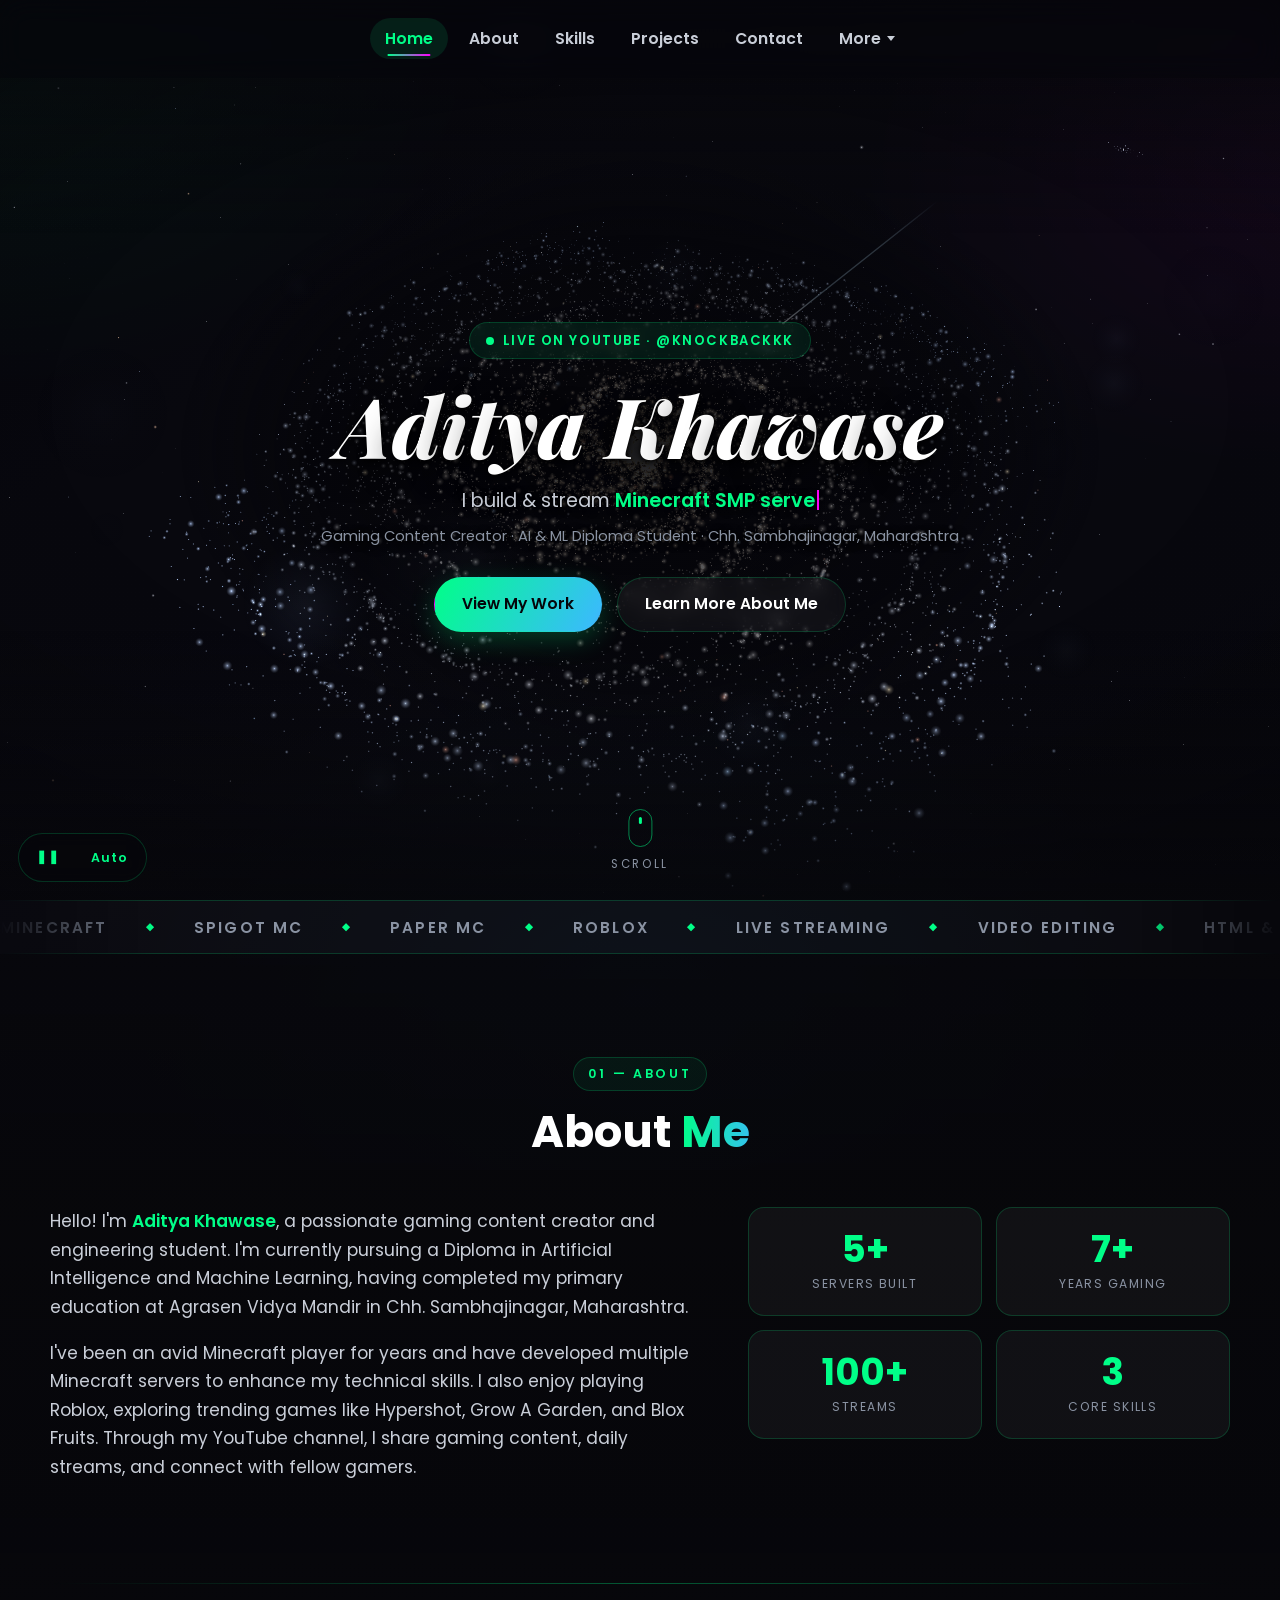
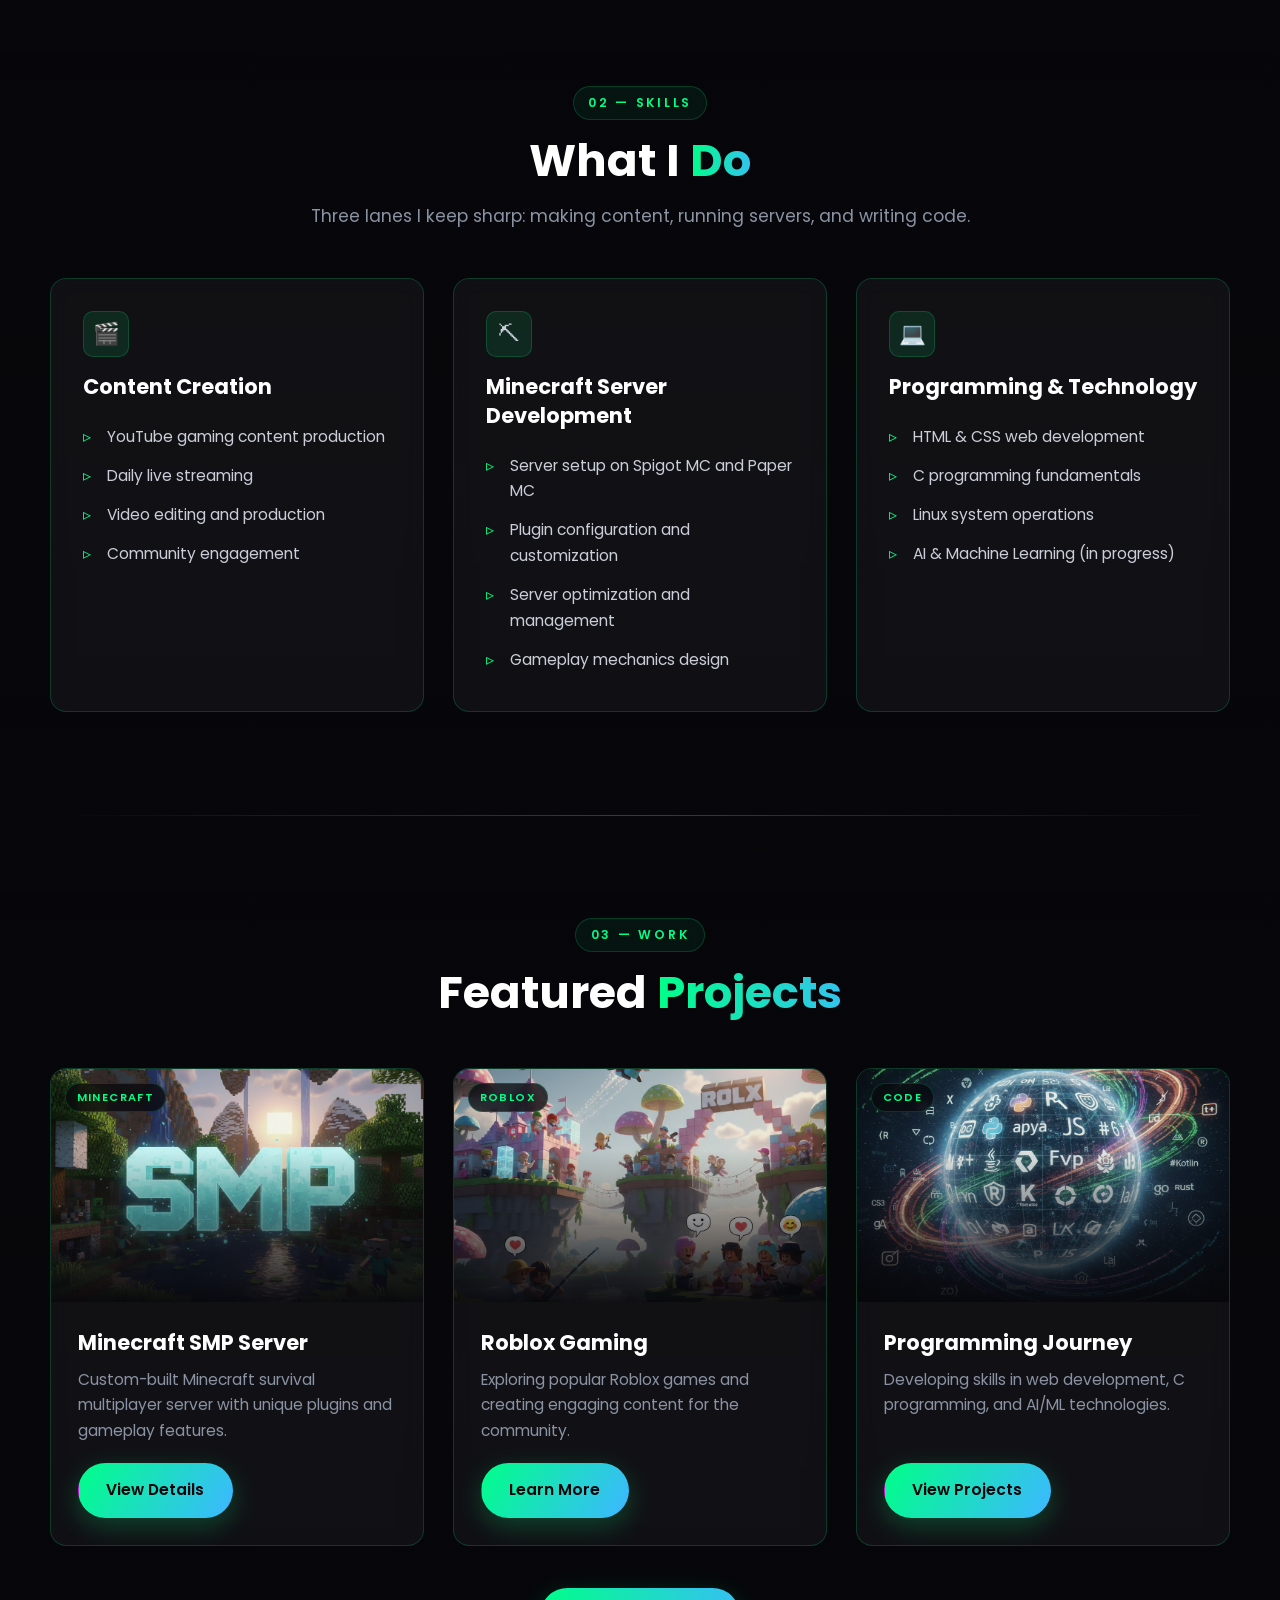
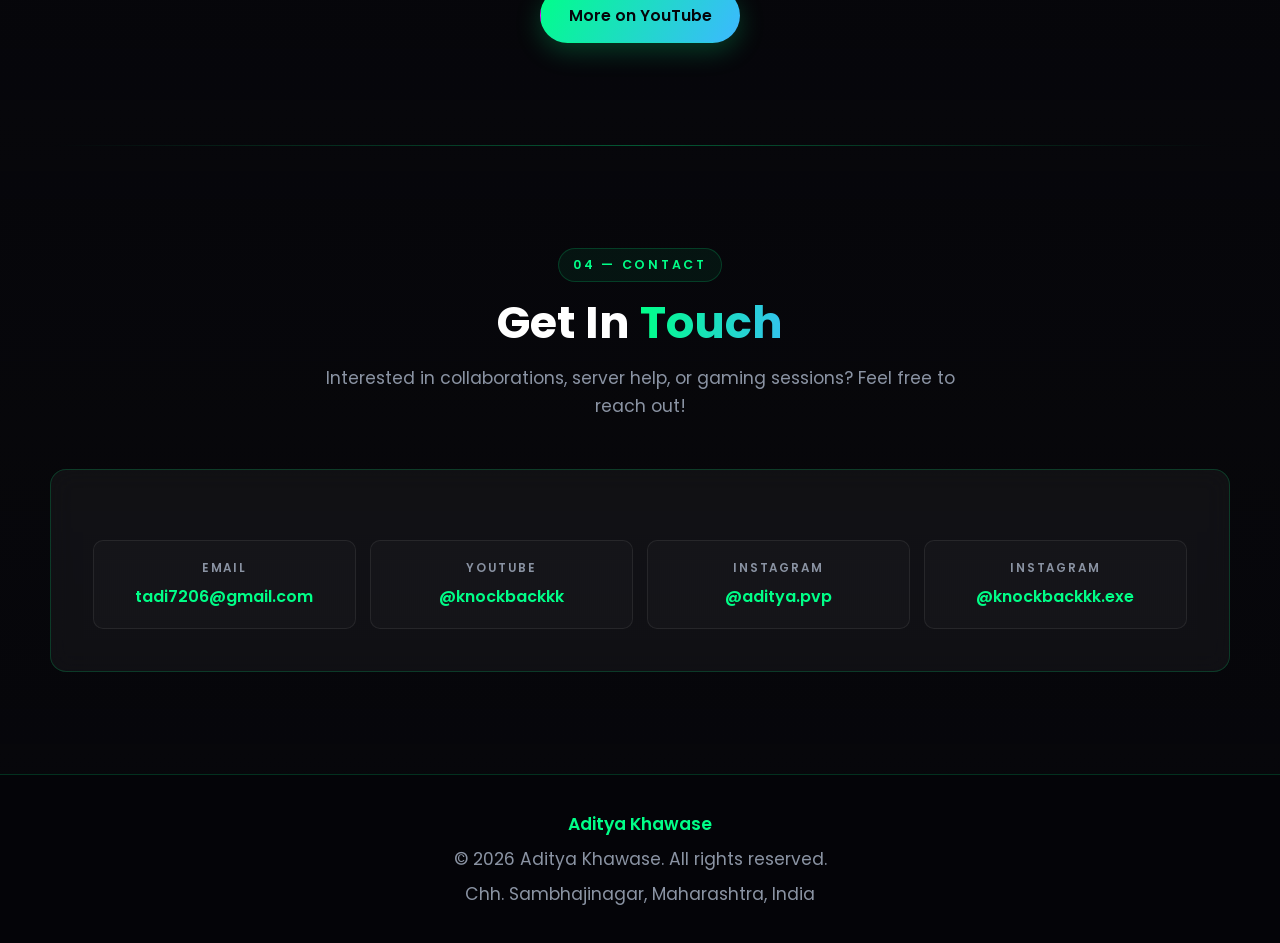
==== commit 6bacbfa8: "Add interactive car game and galaxy updates" ====
--- a/index.html
+++ b/index.html
@@ -54,6 +54,12 @@
             <li><a href="#skills">Skills</a></li>
             <li><a href="#projects">Projects</a></li>
             <li><a href="#contact">Contact</a></li>
+            <li class="has-submenu">
+                <button class="submenu-toggle" aria-expanded="false" aria-haspopup="true">More</button>
+                <ul class="submenu">
+                    <li><a href="car-game.html"><span class="submenu-icon" aria-hidden="true">🏎️</span>3D Car Game</a></li>
+                </ul>
+            </li>
         </ul>
     </nav>
 
--- a/css/styles.css
+++ b/css/styles.css
@@ -102,54 +102,6 @@
 ::selection {
     background: var(--primary-color);
     color: #05050a;
-}
-
-/* ---------- Custom cursor (fine pointers only) ---------- */
-.cursor-dot,
-.cursor-ring {
-    position: fixed;
-    top: 0;
-    left: 0;
-    border-radius: 50%;
-    pointer-events: none;
-    z-index: 9999;
-    opacity: 0;
-    transition: opacity 0.3s;
-}
-
-.cursor-dot {
-    width: 7px;
-    height: 7px;
-    background: var(--primary-color);
-    box-shadow: 0 0 12px var(--primary-color);
-}
-
-.cursor-ring {
-    width: 34px;
-    height: 34px;
-    border: 1.5px solid rgba(0, 255, 136, 0.55);
-    transition: opacity 0.3s, width 0.25s var(--ease-out),
-                height 0.25s var(--ease-out), border-color 0.25s, background 0.25s;
-}
-
-.cursor-ring.is-hover {
-    width: 56px;
-    height: 56px;
-    border-color: var(--secondary-color);
-    background: rgba(255, 0, 255, 0.1);
-}
-
-@media (hover: hover) and (pointer: fine) {
-    body.cursor-ready,
-    body.cursor-ready a,
-    body.cursor-ready button {
-        cursor: none;
-    }
-
-    body.cursor-ready .cursor-dot,
-    body.cursor-ready .cursor-ring {
-        opacity: 1;
-    }
 }
 
 /* ---------- Preloader ---------- */
@@ -296,6 +248,96 @@
 nav a.active {
     color: var(--primary-color);
     background: rgba(0, 255, 136, 0.1);
+}
+
+/* ---------- Nav "More" dropdown ---------- */
+nav li.has-submenu {
+    position: relative;
+}
+
+.submenu-toggle {
+    display: inline-flex;
+    align-items: center;
+    gap: 0.35rem;
+    color: var(--text-light);
+    font-family: inherit;
+    font-weight: 600;
+    font-size: 0.98rem;
+    padding: 0.45rem 0.95rem;
+    border: 0;
+    border-radius: var(--radius-pill);
+    background: transparent;
+    cursor: pointer;
+    transition: color var(--transition-speed), background var(--transition-speed),
+                transform var(--transition-speed);
+}
+
+.submenu-toggle::after {
+    content: '';
+    border-left: 4.5px solid transparent;
+    border-right: 4.5px solid transparent;
+    border-top: 5.5px solid currentColor;
+    transition: transform 0.3s var(--ease-out);
+}
+
+.has-submenu.open .submenu-toggle::after {
+    transform: rotate(180deg);
+}
+
+.submenu-toggle:hover,
+.submenu-toggle:focus-visible,
+.submenu-toggle.active {
+    color: var(--text-white);
+    background: rgba(255, 255, 255, 0.06);
+}
+
+.submenu-toggle.active {
+    color: var(--primary-color);
+    background: rgba(0, 255, 136, 0.1);
+}
+
+.submenu {
+    list-style: none;
+    position: absolute;
+    top: calc(100% + 0.55rem);
+    left: 50%;
+    min-width: 200px;
+    padding: 0.45rem;
+    border-radius: var(--radius-card);
+    border: 1px solid var(--line);
+    background: rgba(10, 10, 18, 0.96);
+    backdrop-filter: blur(14px) saturate(140%);
+    -webkit-backdrop-filter: blur(14px) saturate(140%);
+    box-shadow: 0 18px 44px rgba(0, 0, 0, 0.6);
+    opacity: 0;
+    visibility: hidden;
+    transform: translate(-50%, 8px);
+    transition: opacity 0.3s var(--ease-out), transform 0.3s var(--ease-out),
+                visibility 0.3s;
+}
+
+.has-submenu:hover > .submenu,
+.has-submenu:focus-within > .submenu,
+.has-submenu.open > .submenu {
+    opacity: 1;
+    visibility: visible;
+    transform: translate(-50%, 0);
+}
+
+.submenu a {
+    display: flex;
+    align-items: center;
+    gap: 0.6rem;
+    white-space: nowrap;
+    width: 100%;
+}
+
+.submenu a::after {
+    display: none;
+}
+
+.submenu-icon {
+    font-size: 1.05rem;
 }
 
 .nav-toggle {
@@ -1258,6 +1300,44 @@
         padding: 0.7rem 1rem;
     }
 
+    /* Submenu flows inline in the mobile menu instead of floating */
+    nav li.has-submenu {
+        display: flex;
+        flex-direction: column;
+    }
+
+    .submenu-toggle {
+        width: 100%;
+        justify-content: center;
+        padding: 0.7rem 1rem;
+    }
+
+    .submenu {
+        position: static;
+        transform: none;
+        min-width: 0;
+        margin: 0.15rem 0.5rem 0.4rem;
+        padding: 0;
+        max-height: 0;
+        overflow: hidden;
+        opacity: 0;
+        visibility: hidden;
+        border: 0;
+        background: rgba(255, 255, 255, 0.03);
+        box-shadow: none;
+        transition: max-height 0.35s var(--ease-out), opacity 0.3s,
+                    padding 0.3s, visibility 0.3s;
+    }
+
+    .has-submenu.open > .submenu {
+        max-height: 200px;
+        padding: 0.4rem;
+        opacity: 1;
+        visibility: visible;
+        transform: none;
+        border: 1px solid var(--line);
+    }
+
     .hero-actions .btn,
     .hero-actions .btn-ghost {
         width: 100%;
@@ -1282,11 +1362,6 @@
 
 /* ---------- Touch devices ---------- */
 @media (hover: none) and (pointer: coarse) {
-    .cursor-dot,
-    .cursor-ring {
-        display: none;
-    }
-
     .skill-item:active,
     .project-item:active {
         transform: scale(0.985);
@@ -1398,9 +1473,42 @@
     will-change: opacity;
 }
 
+/* Shooting-star overlay: just above the galaxy, below the vignette
+   and all content, so streaks read bright but never block clicks. */
+#meteor-canvas {
+    position: fixed;
+    inset: 0;
+    width: 100%;
+    height: 100%;
+    display: block;
+    z-index: -2;
+    pointer-events: none;
+    opacity: 0;
+    transition: opacity 1.4s var(--ease-out);
+}
+
+/* Foreground dust motes: the nearest layer — above the galaxy,
+   meteors and vignette, still behind all content. Big soft specks
+   drifting with mouse parallax for real depth. */
+#mote-canvas {
+    position: fixed;
+    inset: 0;
+    width: 100%;
+    height: 100%;
+    display: block;
+    z-index: -1;
+    pointer-events: none;
+    opacity: 0;
+    transition: opacity 1.4s var(--ease-out);
+}
+
 /* Revealed once the first frame has actually rendered */
 html[data-galaxy-state="webgl"] #galaxy-canvas,
-html[data-galaxy-state="fallback"] #galaxy-canvas {
+html[data-galaxy-state="fallback"] #galaxy-canvas,
+html[data-galaxy-state="webgl"] #meteor-canvas,
+html[data-galaxy-state="fallback"] #meteor-canvas,
+html[data-galaxy-state="webgl"] #mote-canvas,
+html[data-galaxy-state="fallback"] #mote-canvas {
     opacity: 1;
 }
 
@@ -1432,10 +1540,27 @@
    so body copy never sits directly on a bright star field. */
 html[data-galaxy-state="webgl"] #hero::before,
 html[data-galaxy-state="fallback"] #hero::before {
-    /* The galaxy is already dark, so the hero only needs a light
-       readability wash directly behind the headline block. */
+    /* Centred + zoomed galaxy puts the bright core directly behind
+       the headline, so the hero needs a real central dim — darkest
+       in the middle where the text sits, fading out to the stars. */
     background:
-        linear-gradient(to bottom, rgba(7, 7, 11, 0.62) 0%, rgba(7, 7, 11, 0.0) 24%, rgba(7, 7, 11, 0.0) 72%, rgba(7, 7, 11, 0.62) 100%);
+        radial-gradient(46% 42% at 50% 50%, rgba(4, 4, 8, 0.85) 0%, rgba(4, 4, 8, 0.55) 55%, rgba(4, 4, 8, 0.0) 78%),
+        linear-gradient(to bottom, rgba(7, 7, 11, 0.72) 0%, rgba(7, 7, 11, 0.0) 26%, rgba(7, 7, 11, 0.0) 70%, rgba(7, 7, 11, 0.78) 100%);
+}
+
+/* Frosted panel intentionally omitted — readability comes from the
+   central scrim above plus hardened text shadows below. */
+
+html[data-galaxy-state="webgl"] #hero h1,
+html[data-galaxy-state="fallback"] #hero h1 {
+    text-shadow: 0 2px 6px rgba(0, 0, 0, 0.95), 0 8px 32px rgba(0, 0, 0, 0.9), 0 0 2px rgba(0, 0, 0, 0.9);
+}
+
+html[data-galaxy-state="webgl"] .hero-tagline,
+html[data-galaxy-state="fallback"] .hero-tagline,
+html[data-galaxy-state="webgl"] .hero-location,
+html[data-galaxy-state="fallback"] .hero-location {
+    text-shadow: 0 2px 10px rgba(0, 0, 0, 0.95), 0 0 2px rgba(0, 0, 0, 0.9);
 }
 
 html[data-galaxy-state="webgl"] #about,
@@ -1519,6 +1644,8 @@
 
 @media (prefers-reduced-motion: reduce) {
     #galaxy-canvas,
+    #meteor-canvas,
+    #mote-canvas,
     .galaxy-vignette {
         transition: none;
     }
@@ -1534,3 +1661,65 @@
     user-select: none;
     -webkit-user-select: none;
 }
+
+/* ---------- Galaxy widget (pause + quality) ---------- */
+#galaxy-widget {
+    position: fixed;
+    left: 1.1rem;
+    bottom: 1.1rem;
+    z-index: 900;
+    display: flex;
+    gap: 0.4rem;
+    padding: 0.35rem;
+    border-radius: var(--radius-pill);
+    border: 1px solid var(--line);
+    background: rgba(7, 7, 11, 0.85);
+    backdrop-filter: blur(8px);
+    -webkit-backdrop-filter: blur(8px);
+    opacity: 0;
+    visibility: hidden;
+    transform: translateY(14px);
+    transition: opacity 0.6s var(--ease-out), visibility 0.6s, transform 0.6s var(--ease-out);
+}
+
+html[data-galaxy-state="webgl"] #galaxy-widget,
+html[data-galaxy-state="fallback"] #galaxy-widget {
+    opacity: 1;
+    visibility: visible;
+    transform: translateY(0);
+}
+
+#galaxy-widget button {
+    display: inline-flex;
+    align-items: center;
+    justify-content: center;
+    min-width: 40px;
+    height: 36px;
+    padding: 0 0.7rem;
+    border-radius: var(--radius-pill);
+    border: 1px solid transparent;
+    background: transparent;
+    color: var(--primary-color);
+    font-family: inherit;
+    font-size: 0.78rem;
+    font-weight: 600;
+    letter-spacing: 0.08em;
+    cursor: pointer;
+    transition: background 0.3s, border-color 0.3s, color 0.3s;
+}
+
+#galaxy-widget button:hover,
+#galaxy-widget button:focus-visible {
+    background: rgba(0, 255, 136, 0.1);
+    border-color: var(--line);
+    color: var(--text-white);
+}
+
+#galaxy-widget button[aria-pressed="true"] {
+    color: var(--secondary-color);
+}
+
+#galaxy-widget .galaxy-widget-icon {
+    font-size: 0.8rem;
+    line-height: 1;
+}
